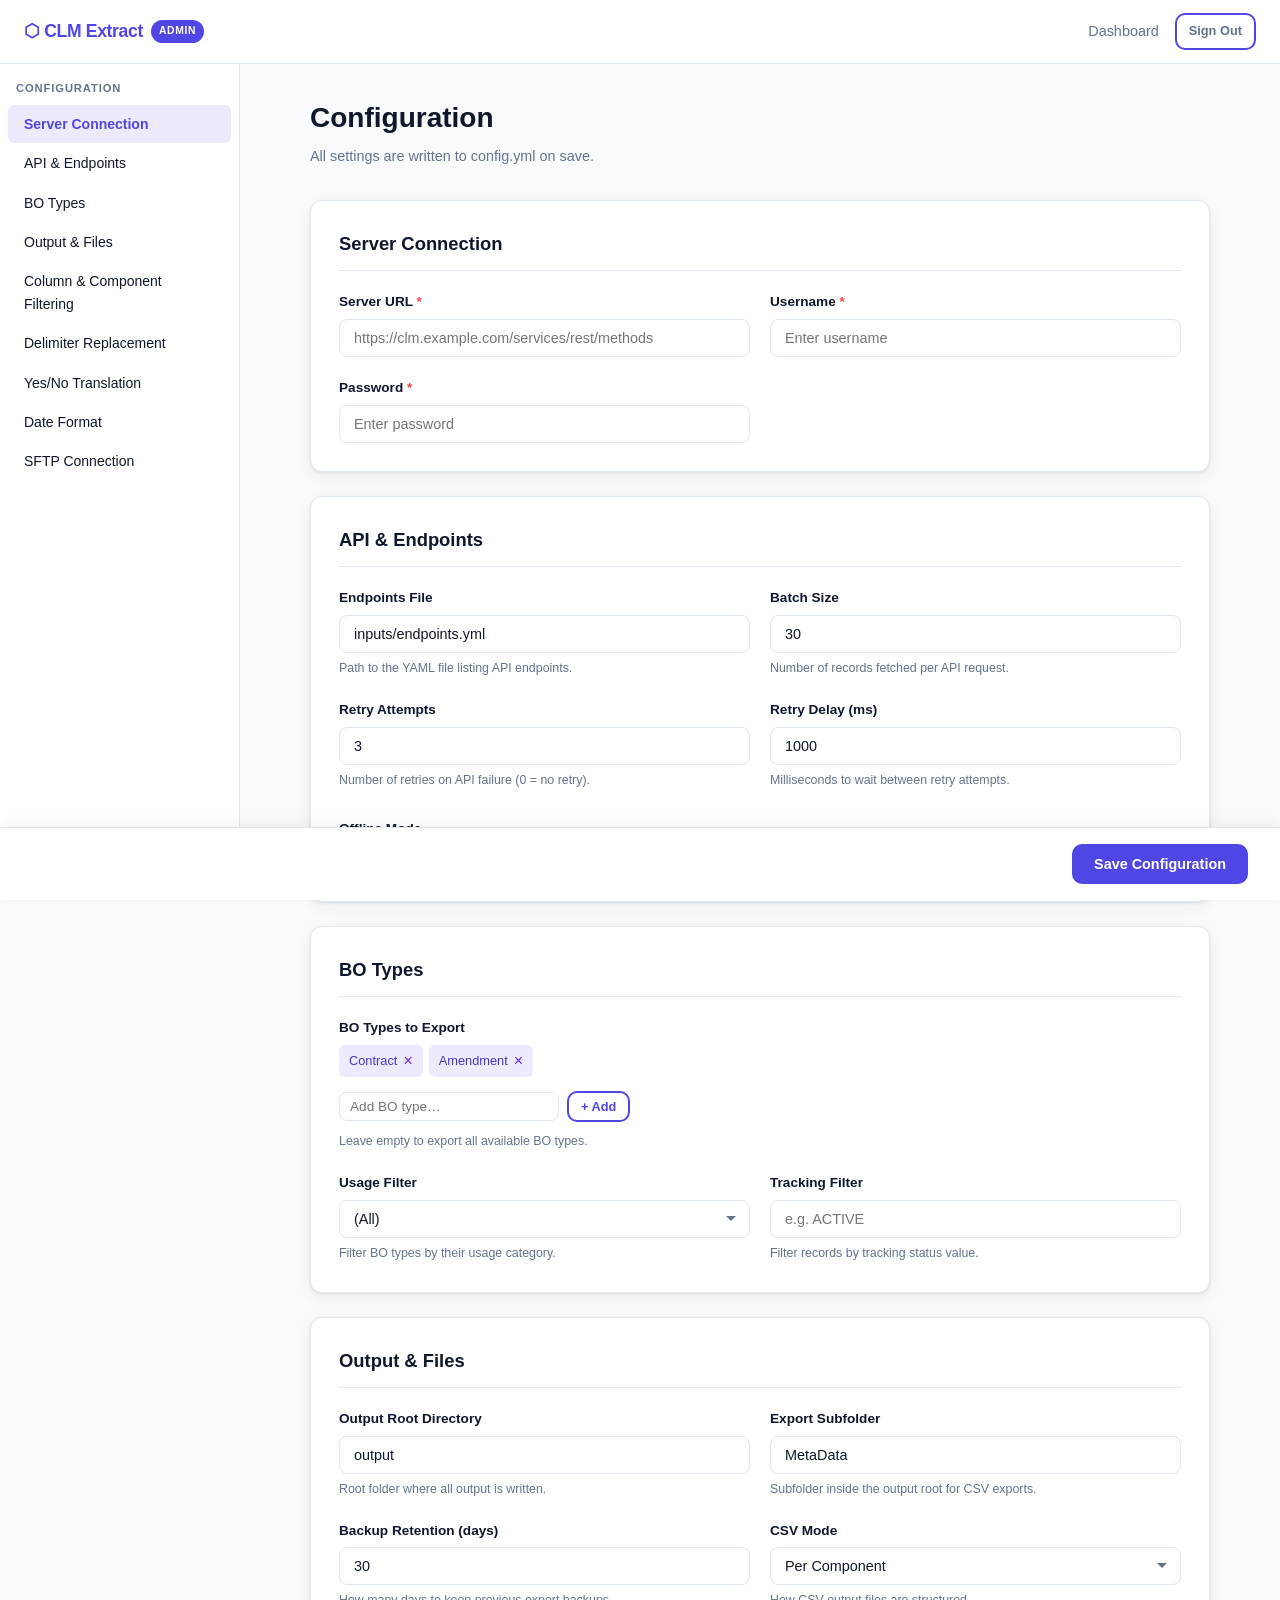
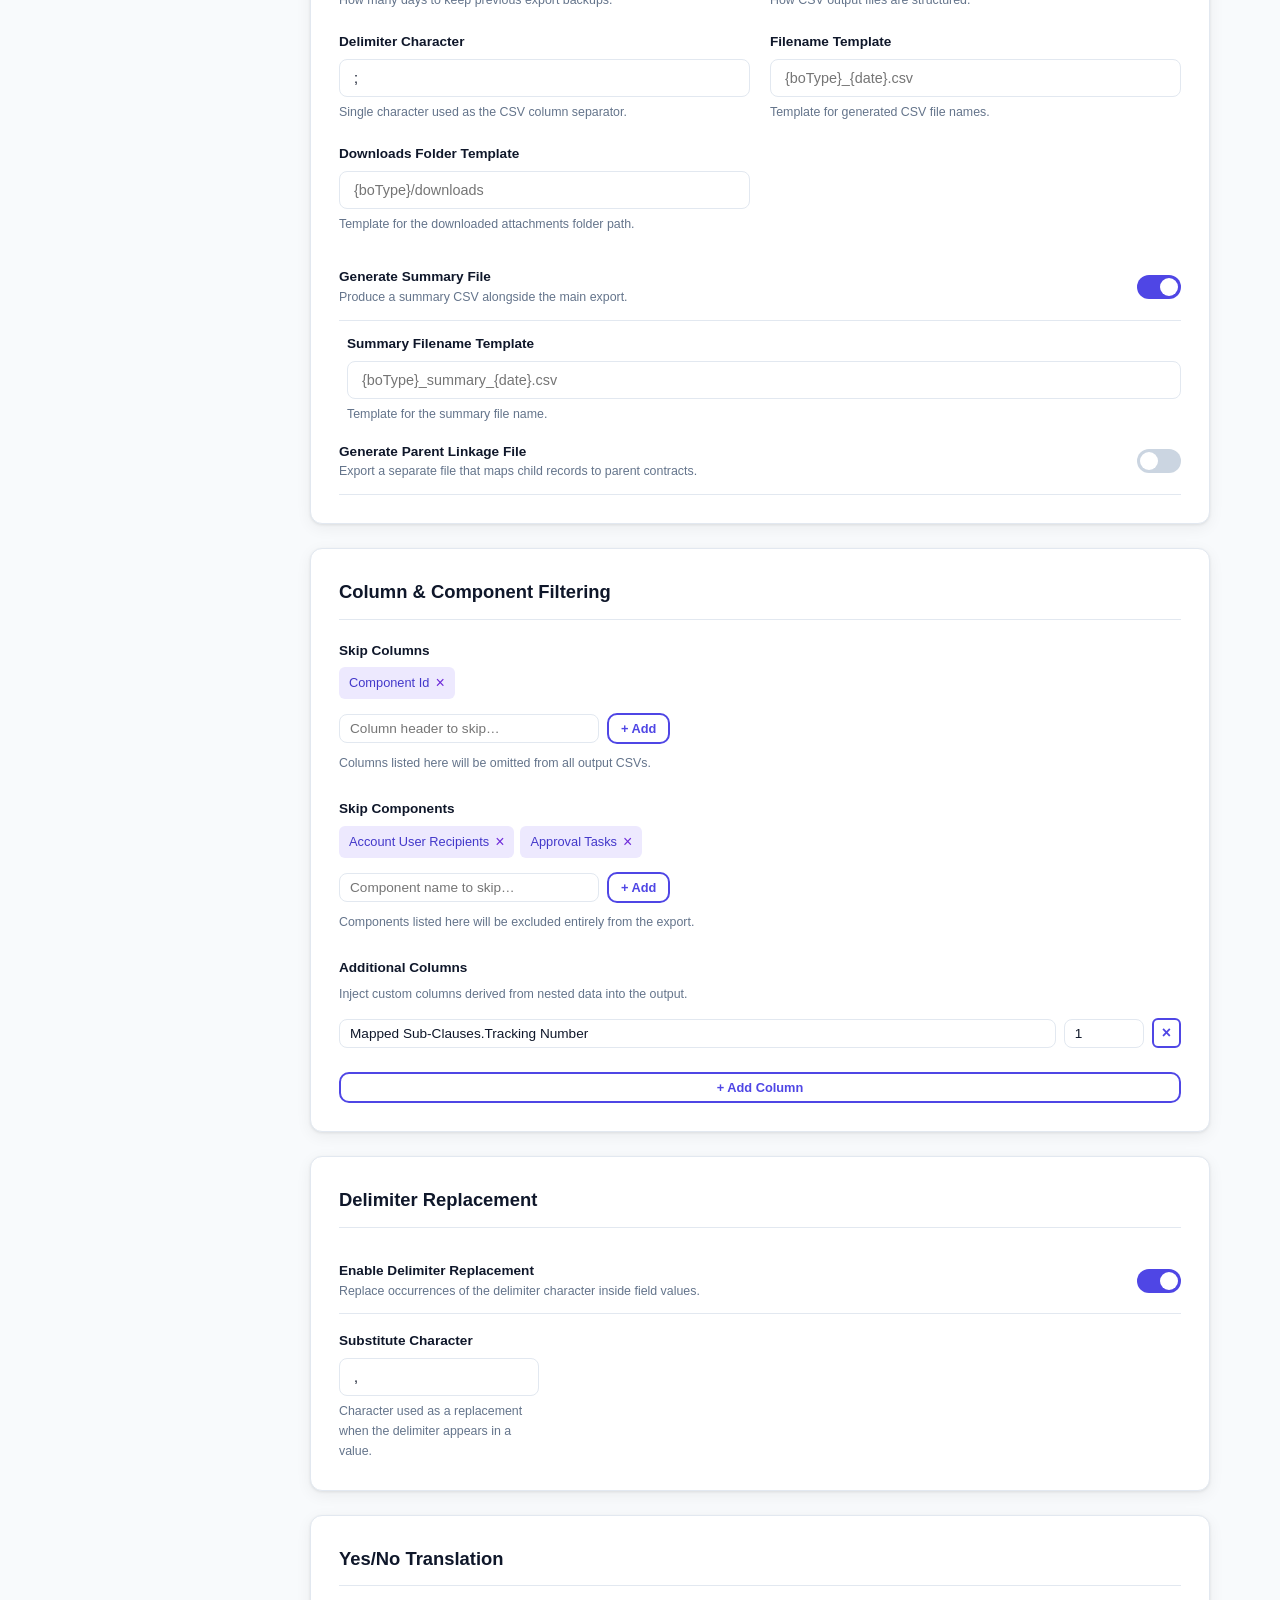
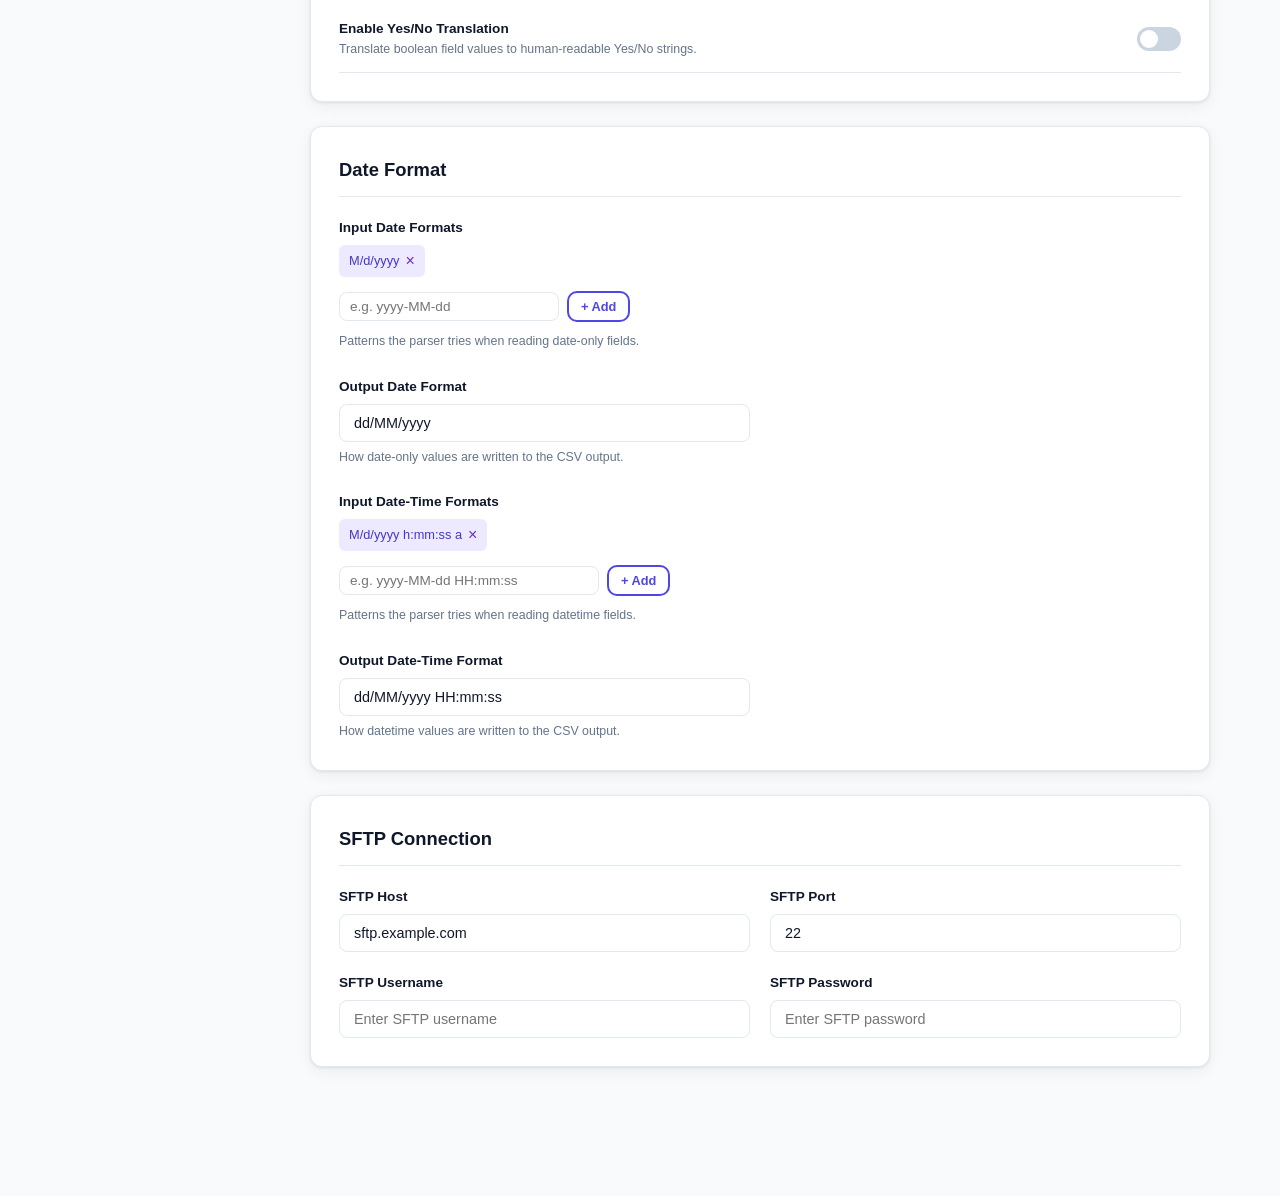
==== src/main/resources/static/admin.html @ 84ec3e0e "011-web-ui-admin-and-user-dashboard Slice 1" ====
<!DOCTYPE html>
<html lang="en">
<head>
  <meta charset="UTF-8" />
  <meta name="viewport" content="width=device-width, initial-scale=1.0" />
  <title>CLM Data Extract — Admin Panel</title>
  <link rel="stylesheet" href="css/style.css" />
</head>
<body>

  <!-- ===== NAV ===== -->
  <nav class="nav">
    <a href="index.html" class="nav-logo">
      ⬡ CLM Extract
      <span class="nav-badge">Admin</span>
    </a>
    <div class="nav-links">
      <a href="dashboard.html">Dashboard</a>
      <a href="index.html" class="btn-secondary btn-sm">Sign Out</a>
    </div>
    <button class="hamburger" id="hamburger" aria-label="Toggle menu">☰</button>
  </nav>

  <!-- ===== SIDEBAR ===== -->
  <aside class="sidebar" id="sidebar">
    <nav class="sidebar-nav">
      <div class="sidebar-section-label">Configuration</div>
      <a href="#server" class="sidebar-link active">Server Connection</a>
      <a href="#api" class="sidebar-link">API &amp; Endpoints</a>
      <a href="#bo-types" class="sidebar-link">BO Types</a>
      <a href="#output" class="sidebar-link">Output &amp; Files</a>
      <a href="#filtering" class="sidebar-link">Column &amp; Component Filtering</a>
      <a href="#delimiter" class="sidebar-link">Delimiter Replacement</a>
      <a href="#yesno" class="sidebar-link">Yes/No Translation</a>
      <a href="#dateformat" class="sidebar-link">Date Format</a>
      <a href="#sftp" class="sidebar-link">SFTP Connection</a>
    </nav>
  </aside>

  <!-- ===== MAIN ===== -->
  <div class="main-with-sidebar">
    <div style="max-width:900px; margin: 0 auto;">

      <div class="page-header">
        <h1 class="page-title">Configuration</h1>
        <p class="page-sub">All settings are written to config.yml on save.</p>
      </div>

      <!-- ===== SERVER CONNECTION ===== -->
      <section id="server" class="card reveal">
        <h2 class="section-title">Server Connection</h2>
        <div class="form-grid">
          <div class="form-group">
            <label for="server-url">Server URL <span class="required-star">*</span></label>
            <input class="form-control" id="server-url" type="url" placeholder="https://clm.example.com/services/rest/methods" />
          </div>
          <div class="form-group">
            <label for="server-username">Username <span class="required-star">*</span></label>
            <input class="form-control" id="server-username" type="text" placeholder="Enter username" autocomplete="off" />
          </div>
          <div class="form-group">
            <label for="server-password">Password <span class="required-star">*</span></label>
            <input class="form-control" id="server-password" type="password" placeholder="Enter password" autocomplete="new-password" />
          </div>
        </div>
      </section>

      <!-- ===== API & ENDPOINTS ===== -->
      <section id="api" class="card reveal">
        <h2 class="section-title">API &amp; Endpoints</h2>
        <div class="form-grid">
          <div class="form-group">
            <label for="endpoints-file">Endpoints File</label>
            <input class="form-control" id="endpoints-file" type="text" value="inputs/endpoints.yml" />
            <span class="field-hint">Path to the YAML file listing API endpoints.</span>
          </div>
          <div class="form-group">
            <label for="batch-size">Batch Size</label>
            <input class="form-control" id="batch-size" type="number" min="1" value="30" />
            <span class="field-hint">Number of records fetched per API request.</span>
          </div>
          <div class="form-group">
            <label for="retry-attempts">Retry Attempts</label>
            <input class="form-control" id="retry-attempts" type="number" min="0" value="3" />
            <span class="field-hint">Number of retries on API failure (0 = no retry).</span>
          </div>
          <div class="form-group">
            <label for="retry-delay">Retry Delay (ms)</label>
            <input class="form-control" id="retry-delay" type="number" value="1000" />
            <span class="field-hint">Milliseconds to wait between retry attempts.</span>
          </div>
        </div>
        <div class="form-group form-group-toggle" style="margin-top: 1rem;">
          <label class="toggle-label" for="offline-mode">
            <div>
              <span>Offline Mode</span>
              <p class="field-hint">Skip all API calls; use cached data only.</p>
            </div>
            <span class="toggle-switch">
              <input type="checkbox" id="offline-mode" />
              <span class="toggle-slider"></span>
            </span>
          </label>
        </div>
      </section>

      <!-- ===== BO TYPES ===== -->
      <section id="bo-types" class="card reveal">
        <h2 class="section-title">BO Types</h2>

        <div class="form-group" style="margin-bottom:1.25rem;">
          <label>BO Types to Export</label>
          <div class="tag-list" id="bo-types-list">
            <span class="tag">Contract <button class="tag-remove" type="button">×</button></span>
            <span class="tag">Amendment <button class="tag-remove" type="button">×</button></span>
          </div>
          <div class="tag-add-row">
            <input class="form-control form-control-sm" id="bo-type-input" type="text" placeholder="Add BO type…" style="max-width:220px;" />
            <button class="btn-secondary btn-sm" id="bo-type-add" type="button">+ Add</button>
          </div>
          <span class="field-hint" style="margin-top:0.25rem;">Leave empty to export all available BO types.</span>
        </div>

        <div class="form-grid">
          <div class="form-group">
            <label for="bo-usage-filter">Usage Filter</label>
            <select class="form-control" id="bo-usage-filter">
              <option value="">(All)</option>
              <option value="Contract">Contract</option>
              <option value="NonContract">NonContract</option>
              <option value="Directory">Directory</option>
            </select>
            <span class="field-hint">Filter BO types by their usage category.</span>
          </div>
          <div class="form-group">
            <label for="tracking-filter">Tracking Filter</label>
            <input class="form-control" id="tracking-filter" type="text" placeholder="e.g. ACTIVE" />
            <span class="field-hint">Filter records by tracking status value.</span>
          </div>
        </div>
      </section>

      <!-- ===== OUTPUT & FILES ===== -->
      <section id="output" class="card reveal">
        <h2 class="section-title">Output &amp; Files</h2>
        <div class="form-grid">
          <div class="form-group">
            <label for="output-root">Output Root Directory</label>
            <input class="form-control" id="output-root" type="text" value="output" />
            <span class="field-hint">Root folder where all output is written.</span>
          </div>
          <div class="form-group">
            <label for="export-folder">Export Subfolder</label>
            <input class="form-control" id="export-folder" type="text" value="MetaData" />
            <span class="field-hint">Subfolder inside the output root for CSV exports.</span>
          </div>
          <div class="form-group">
            <label for="backup-days">Backup Retention (days)</label>
            <input class="form-control" id="backup-days" type="number" value="30" min="0" />
            <span class="field-hint">How many days to keep previous export backups.</span>
          </div>
          <div class="form-group">
            <label for="csv-mode">CSV Mode</label>
            <select class="form-control" id="csv-mode">
              <option value="per-component">Per Component</option>
              <option value="merged-single">Merged Single File</option>
              <option value="single-only">Single File Only</option>
            </select>
            <span class="field-hint">How CSV output files are structured.</span>
          </div>
          <div class="form-group">
            <label for="delimiter">Delimiter Character</label>
            <input class="form-control" id="delimiter" type="text" maxlength="1" value=";" />
            <span class="field-hint">Single character used as the CSV column separator.</span>
          </div>
          <div class="form-group">
            <label for="filename-template">Filename Template</label>
            <input class="form-control" id="filename-template" type="text" placeholder="{boType}_{date}.csv" />
            <span class="field-hint">Template for generated CSV file names.</span>
          </div>
          <div class="form-group">
            <label for="downloads-template">Downloads Folder Template</label>
            <input class="form-control" id="downloads-template" type="text" placeholder="{boType}/downloads" />
            <span class="field-hint">Template for the downloaded attachments folder path.</span>
          </div>
        </div>

        <!-- Generate Summary toggle -->
        <div class="form-group form-group-toggle" style="margin-top:1.25rem;">
          <label class="toggle-label" for="gen-summary">
            <div>
              <span>Generate Summary File</span>
              <p class="field-hint">Produce a summary CSV alongside the main export.</p>
            </div>
            <span class="toggle-switch">
              <input type="checkbox" id="gen-summary" checked />
              <span class="toggle-slider"></span>
            </span>
          </label>
        </div>
        <div id="summary-template-group" class="form-group" style="margin-top:0.75rem; padding-left: 0.5rem;">
          <label for="summary-template">Summary Filename Template</label>
          <input class="form-control" id="summary-template" type="text" placeholder="{boType}_summary_{date}.csv" />
          <span class="field-hint">Template for the summary file name.</span>
        </div>

        <!-- Generate Parent toggle -->
        <div class="form-group form-group-toggle" style="margin-top:0.25rem;">
          <label class="toggle-label" for="gen-parent">
            <div>
              <span>Generate Parent Linkage File</span>
              <p class="field-hint">Export a separate file that maps child records to parent contracts.</p>
            </div>
            <span class="toggle-switch">
              <input type="checkbox" id="gen-parent" />
              <span class="toggle-slider"></span>
            </span>
          </label>
        </div>
        <div id="parent-template-group" class="form-group" style="margin-top:0.75rem; padding-left: 0.5rem; display:none;">
          <label for="parent-template">Parent Linkage Filename Template</label>
          <input class="form-control" id="parent-template" type="text" placeholder="{boType}_parent_links_{date}.csv" />
          <span class="field-hint">Template for the parent linkage file name.</span>
        </div>
      </section>

      <!-- ===== COLUMN & COMPONENT FILTERING ===== -->
      <section id="filtering" class="card reveal">
        <h2 class="section-title">Column &amp; Component Filtering</h2>

        <!-- Skip Columns -->
        <div class="form-group" style="margin-bottom:1.5rem;">
          <label>Skip Columns</label>
          <div class="tag-list" id="skip-columns-list">
            <span class="tag">Component Id <button class="tag-remove" type="button">×</button></span>
          </div>
          <div class="tag-add-row">
            <input class="form-control form-control-sm" id="skip-column-input" type="text" placeholder="Column header to skip…" style="max-width:260px;" />
            <button class="btn-secondary btn-sm" id="skip-column-add" type="button">+ Add</button>
          </div>
          <span class="field-hint" style="margin-top:0.25rem;">Columns listed here will be omitted from all output CSVs.</span>
        </div>

        <!-- Skip Components -->
        <div class="form-group" style="margin-bottom:1.5rem;">
          <label>Skip Components</label>
          <div class="tag-list" id="skip-components-list">
            <span class="tag">Account User Recipients <button class="tag-remove" type="button">×</button></span>
            <span class="tag">Approval Tasks <button class="tag-remove" type="button">×</button></span>
          </div>
          <div class="tag-add-row">
            <input class="form-control form-control-sm" id="skip-component-input" type="text" placeholder="Component name to skip…" style="max-width:260px;" />
            <button class="btn-secondary btn-sm" id="skip-component-add" type="button">+ Add</button>
          </div>
          <span class="field-hint" style="margin-top:0.25rem;">Components listed here will be excluded entirely from the export.</span>
        </div>

        <!-- Additional Columns -->
        <div class="form-group">
          <label>Additional Columns</label>
          <span class="field-hint" style="margin-bottom:0.5rem;">Inject custom columns derived from nested data into the output.</span>
          <div id="additional-cols-list">
            <div class="additional-col-row">
              <input class="form-control form-control-sm" type="text" placeholder="Header name" value="Mapped Sub-Clauses.Tracking Number" />
              <input class="form-control form-control-sm" type="number" min="1" placeholder="Position" value="1" style="width:80px;" />
              <button class="btn-secondary btn-sm btn-icon" type="button" id="remove-initial-col">×</button>
            </div>
          </div>
          <button class="btn-secondary btn-sm" id="add-col-btn" type="button" style="margin-top:0.625rem;">+ Add Column</button>
        </div>
      </section>

      <!-- ===== DELIMITER REPLACEMENT ===== -->
      <section id="delimiter" class="card reveal">
        <h2 class="section-title">Delimiter Replacement</h2>

        <div class="form-group form-group-toggle">
          <label class="toggle-label" for="delim-replace-enabled">
            <div>
              <span>Enable Delimiter Replacement</span>
              <p class="field-hint">Replace occurrences of the delimiter character inside field values.</p>
            </div>
            <span class="toggle-switch">
              <input type="checkbox" id="delim-replace-enabled" checked />
              <span class="toggle-slider"></span>
            </span>
          </label>
        </div>

        <div id="delim-substitute-group" style="margin-top:1rem;">
          <div class="form-group" style="max-width:200px;">
            <label for="delim-substitute">Substitute Character</label>
            <input class="form-control" id="delim-substitute" type="text" maxlength="1" value="," />
            <span class="field-hint">Character used as a replacement when the delimiter appears in a value.</span>
          </div>
        </div>
      </section>

      <!-- ===== YES/NO TRANSLATION ===== -->
      <section id="yesno" class="card reveal">
        <h2 class="section-title">Yes/No Translation</h2>

        <div class="form-group form-group-toggle">
          <label class="toggle-label" for="yesno-enabled">
            <div>
              <span>Enable Yes/No Translation</span>
              <p class="field-hint">Translate boolean field values to human-readable Yes/No strings.</p>
            </div>
            <span class="toggle-switch">
              <input type="checkbox" id="yesno-enabled" />
              <span class="toggle-slider"></span>
            </span>
          </label>
        </div>

        <div id="yesno-values-group" style="margin-top:1rem; display:none;">
          <div class="form-grid">
            <div class="form-group">
              <label for="yesno-true">True Value</label>
              <input class="form-control" id="yesno-true" type="text" placeholder="Yes" />
              <span class="field-hint">String to output when a boolean field is true.</span>
            </div>
            <div class="form-group">
              <label for="yesno-false">False Value</label>
              <input class="form-control" id="yesno-false" type="text" placeholder="No" />
              <span class="field-hint">String to output when a boolean field is false.</span>
            </div>
          </div>
        </div>
      </section>

      <!-- ===== DATE FORMAT ===== -->
      <section id="dateformat" class="card reveal">
        <h2 class="section-title">Date Format</h2>

        <!-- Input Date Formats -->
        <div class="form-group" style="margin-bottom:1.5rem;">
          <label>Input Date Formats</label>
          <div class="tag-list" id="input-date-list">
            <span class="tag">M/d/yyyy <button class="tag-remove" type="button">×</button></span>
          </div>
          <div class="tag-add-row">
            <input class="form-control form-control-sm" id="input-date-input" type="text" placeholder="e.g. yyyy-MM-dd" style="max-width:220px;" />
            <button class="btn-secondary btn-sm" id="input-date-add" type="button">+ Add</button>
          </div>
          <span class="field-hint" style="margin-top:0.25rem;">Patterns the parser tries when reading date-only fields.</span>
        </div>

        <!-- Output Date Format -->
        <div class="form-grid" style="margin-bottom:1.5rem;">
          <div class="form-group">
            <label for="output-date">Output Date Format</label>
            <input class="form-control" id="output-date" type="text" value="dd/MM/yyyy" />
            <span class="field-hint">How date-only values are written to the CSV output.</span>
          </div>
        </div>

        <!-- Input DateTime Formats -->
        <div class="form-group" style="margin-bottom:1.5rem;">
          <label>Input Date-Time Formats</label>
          <div class="tag-list" id="input-datetime-list">
            <span class="tag">M/d/yyyy h:mm:ss a <button class="tag-remove" type="button">×</button></span>
          </div>
          <div class="tag-add-row">
            <input class="form-control form-control-sm" id="input-datetime-input" type="text" placeholder="e.g. yyyy-MM-dd HH:mm:ss" style="max-width:260px;" />
            <button class="btn-secondary btn-sm" id="input-datetime-add" type="button">+ Add</button>
          </div>
          <span class="field-hint" style="margin-top:0.25rem;">Patterns the parser tries when reading datetime fields.</span>
        </div>

        <!-- Output DateTime Format -->
        <div class="form-grid">
          <div class="form-group">
            <label for="output-datetime">Output Date-Time Format</label>
            <input class="form-control" id="output-datetime" type="text" value="dd/MM/yyyy HH:mm:ss" />
            <span class="field-hint">How datetime values are written to the CSV output.</span>
          </div>
        </div>
      </section>

      <!-- ===== SFTP CONNECTION ===== -->
      <section id="sftp" class="card reveal">
        <h2 class="section-title">SFTP Connection</h2>
        <div class="form-grid">
          <div class="form-group">
            <label for="sftp-host">SFTP Host</label>
            <input class="form-control" id="sftp-host" type="text" value="sftp.example.com" />
          </div>
          <div class="form-group">
            <label for="sftp-port">SFTP Port</label>
            <input class="form-control" id="sftp-port" type="number" value="22" min="1" max="65535" />
          </div>
          <div class="form-group">
            <label for="sftp-username">SFTP Username</label>
            <input class="form-control" id="sftp-username" type="text" placeholder="Enter SFTP username" autocomplete="off" />
          </div>
          <div class="form-group">
            <label for="sftp-password">SFTP Password</label>
            <input class="form-control" id="sftp-password" type="password" placeholder="Enter SFTP password" autocomplete="new-password" />
          </div>
        </div>
      </section>

    </div><!-- /max-width wrapper -->
  </div><!-- /main-with-sidebar -->

  <!-- ===== SAVE BAR ===== -->
  <div class="save-bar">
    <div class="save-status" id="save-status"></div>
    <button class="btn-primary" id="save-btn" type="button">Save Configuration</button>
  </div>

  <script type="module" src="js/auth.js"></script>
  <script type="module" src="js/admin.js"></script>
</body>
</html>
---- src/main/resources/static/css/style.css ----
/* ===== DESIGN TOKENS ===== */
:root {
  --color-primary: #1a1a2e;
  --color-accent: #4f46e5;
  --color-accent-hover: #3730a3;
  --color-success: #10b981;
  --color-warning: #f59e0b;
  --color-danger: #ef4444;
  --color-in-progress: #3b82f6;
  --color-surface: #ffffff;
  --color-surface-alt: #f8fafc;
  --color-border: #e2e8f0;
  --color-text: #0f172a;
  --color-text-secondary: #64748b;
  --radius: 10px;
  --shadow: 0 1px 3px rgba(0,0,0,0.08), 0 4px 16px rgba(0,0,0,0.06);
  --transition: 0.2s ease;
}

/* ===== RESET & BASE ===== */
*, *::before, *::after { box-sizing: border-box; margin: 0; padding: 0; }
body { font-family: -apple-system, BlinkMacSystemFont, 'Segoe UI', Roboto, sans-serif; color: var(--color-text); background: var(--color-surface-alt); line-height: 1.6; }
a { color: var(--color-accent); text-decoration: none; }
a:hover { text-decoration: underline; }
code { background: #f1f5f9; padding: 2px 6px; border-radius: 4px; font-size: 0.875em; }

/* ===== NAVIGATION ===== */
.nav {
  position: sticky;
  top: 0;
  z-index: 200;
  height: 64px;
  background: white;
  border-bottom: 1px solid var(--color-border);
  display: flex;
  align-items: center;
  justify-content: space-between;
  padding: 0 1.5rem;
}

.nav-logo {
  font-weight: 800;
  font-size: 1.1rem;
  color: var(--color-accent);
  letter-spacing: -0.02em;
  display: flex;
  align-items: center;
  gap: 0.5rem;
  text-decoration: none;
}

.nav-logo:hover {
  text-decoration: none;
}

.nav-badge {
  background: var(--color-accent);
  color: white;
  font-size: 0.65rem;
  font-weight: 700;
  text-transform: uppercase;
  letter-spacing: 0.06em;
  padding: 3px 8px;
  border-radius: 999px;
}

.nav-links {
  display: flex;
  align-items: center;
  gap: 1rem;
  font-size: 0.9rem;
}

.nav-links a {
  color: var(--color-text-secondary);
}

.hamburger {
  display: none;
  background: none;
  border: none;
  font-size: 1.5rem;
  cursor: pointer;
  padding: 0.25rem;
}

/* ===== SIDEBAR ===== */
.sidebar {
  position: fixed;
  top: 64px;
  left: 0;
  width: 240px;
  height: calc(100vh - 64px);
  background: white;
  border-right: 1px solid var(--color-border);
  overflow-y: auto;
  z-index: 100;
}

.sidebar-section-label {
  font-size: 0.7rem;
  font-weight: 700;
  text-transform: uppercase;
  letter-spacing: 0.08em;
  color: var(--color-text-secondary);
  padding: 1rem 1rem 0.375rem;
}

.sidebar-link {
  display: block;
  padding: 0.5rem 1rem;
  color: var(--color-text);
  font-size: 0.875rem;
  border-radius: 6px;
  margin: 1px 8px;
  transition: var(--transition);
}

.sidebar-link:hover,
.sidebar-link.active {
  background: #ede9fe;
  color: var(--color-accent);
  font-weight: 600;
  text-decoration: none;
}

/* ===== MAIN LAYOUT ===== */
.main-with-sidebar {
  margin-left: 240px;
  padding: 2rem;
  min-height: calc(100vh - 64px);
}

.main-content {
  max-width: 1000px;
  margin: 0 auto;
  padding: 2rem 1.5rem;
}

.page-header {
  margin-bottom: 2rem;
}

.page-title {
  font-size: 1.75rem;
  font-weight: 800;
  color: var(--color-text);
}

.page-sub {
  color: var(--color-text-secondary);
  margin-top: 0.25rem;
  font-size: 0.9rem;
}

/* ===== CARDS ===== */
.card {
  background: white;
  border: 1px solid var(--color-border);
  border-radius: 12px;
  padding: 1.75rem;
  margin-bottom: 1.5rem;
  box-shadow: var(--shadow);
}

.section-title {
  font-size: 1.15rem;
  font-weight: 700;
  color: var(--color-text);
  margin-bottom: 1.25rem;
  padding-bottom: 0.75rem;
  border-bottom: 1px solid var(--color-border);
}

/* ===== FORMS ===== */
.form-grid {
  display: grid;
  grid-template-columns: repeat(auto-fill, minmax(280px, 1fr));
  gap: 1.25rem;
}

.form-group {
  display: flex;
  flex-direction: column;
  gap: 0.375rem;
}

.form-group label {
  font-weight: 600;
  font-size: 0.85rem;
  color: var(--color-text);
}

.form-control {
  width: 100%;
  padding: 0.625rem 0.875rem;
  border: 1px solid var(--color-border);
  border-radius: 8px;
  font-size: 0.9rem;
  background: white;
  color: var(--color-text);
  transition: border-color var(--transition), box-shadow var(--transition);
  font-family: inherit;
}

.form-control:focus {
  outline: none;
  border-color: var(--color-accent);
  box-shadow: 0 0 0 3px rgba(79,70,229,0.15);
}

.form-control-sm {
  padding: 0.375rem 0.625rem;
  font-size: 0.85rem;
}

select.form-control {
  appearance: none;
  background-image: url("data:image/svg+xml,%3Csvg xmlns='http://www.w3.org/2000/svg' width='12' height='12' viewBox='0 0 12 12'%3E%3Cpath fill='%2364748b' d='M6 8L1 3h10z'/%3E%3C/svg%3E");
  background-repeat: no-repeat;
  background-position: right 0.75rem center;
  padding-right: 2rem;
}

.form-group-toggle {
  flex-direction: row;
  align-items: center;
  justify-content: space-between;
  padding: 0.75rem 0;
  border-bottom: 1px solid var(--color-border);
}

.toggle-label {
  display: flex;
  align-items: center;
  justify-content: space-between;
  width: 100%;
  cursor: pointer;
  gap: 1rem;
}

.toggle-switch {
  position: relative;
  display: inline-block;
  width: 44px;
  height: 24px;
  flex-shrink: 0;
}

.toggle-switch input {
  opacity: 0;
  width: 0;
  height: 0;
  position: absolute;
}

.toggle-slider {
  position: absolute;
  inset: 0;
  background: #cbd5e1;
  border-radius: 999px;
  transition: var(--transition);
  cursor: pointer;
}

.toggle-slider::before {
  content: '';
  position: absolute;
  width: 18px;
  height: 18px;
  left: 3px;
  top: 3px;
  background: white;
  border-radius: 50%;
  transition: var(--transition);
}

.toggle-switch input:checked + .toggle-slider {
  background: var(--color-accent);
}

.toggle-switch input:checked + .toggle-slider::before {
  transform: translateX(20px);
}

.field-hint {
  font-size: 0.775rem;
  color: var(--color-text-secondary);
  font-weight: 400;
}

.required-star {
  color: var(--color-danger);
}

/* ===== BUTTONS ===== */
.btn-primary {
  display: inline-flex;
  align-items: center;
  justify-content: center;
  gap: 0.5rem;
  padding: 0.625rem 1.25rem;
  background: var(--color-accent);
  color: white;
  font-weight: 700;
  font-size: 0.9rem;
  border-radius: var(--radius);
  border: 2px solid var(--color-accent);
  cursor: pointer;
  transition: var(--transition);
  text-decoration: none;
  font-family: inherit;
}

.btn-primary:hover {
  background: var(--color-accent-hover);
  border-color: var(--color-accent-hover);
  transform: scale(1.02);
  text-decoration: none;
  color: white;
}

.btn-secondary {
  display: inline-flex;
  align-items: center;
  justify-content: center;
  gap: 0.5rem;
  padding: 0.625rem 1.25rem;
  background: white;
  color: var(--color-accent);
  font-weight: 600;
  font-size: 0.9rem;
  border-radius: var(--radius);
  border: 2px solid var(--color-accent);
  cursor: pointer;
  transition: var(--transition);
  text-decoration: none;
  font-family: inherit;
}

.btn-secondary:hover {
  background: #ede9fe;
  text-decoration: none;
}

.btn-sm {
  padding: 0.375rem 0.75rem;
  font-size: 0.8rem;
}

.btn-lg {
  padding: 0.875rem 2rem;
  font-size: 1rem;
}

.btn-full {
  width: 100%;
}

.btn-icon {
  padding: 0.25rem 0.5rem;
  font-size: 1rem;
  border-radius: 6px;
}

/* ===== TAGS ===== */
.tag-list {
  display: flex;
  flex-wrap: wrap;
  gap: 0.375rem;
  min-height: 32px;
}

.tag {
  display: inline-flex;
  align-items: center;
  gap: 0.375rem;
  background: #ede9fe;
  color: #4338ca;
  padding: 4px 10px;
  border-radius: 6px;
  font-size: 0.8rem;
  font-weight: 500;
}

.tag-remove {
  background: none;
  border: none;
  cursor: pointer;
  color: #6d28d9;
  font-size: 1rem;
  line-height: 1;
  padding: 0;
}

.tag-add-row {
  display: flex;
  gap: 0.5rem;
  align-items: center;
  margin-top: 0.5rem;
}

/* ===== ADDITIONAL COLUMNS TABLE ===== */
.additional-col-row {
  display: flex;
  gap: 0.5rem;
  align-items: center;
  margin-bottom: 0.5rem;
}

/* ===== SAVE BAR ===== */
.save-bar {
  position: sticky;
  bottom: 0;
  background: white;
  border-top: 1px solid var(--color-border);
  padding: 1rem 2rem;
  display: flex;
  justify-content: space-between;
  align-items: center;
  z-index: 150;
  box-shadow: 0 -4px 12px rgba(0,0,0,0.05);
}

.save-status {
  font-size: 0.875rem;
  color: var(--color-success);
  font-weight: 500;
}

/* ===== STATUS PILLS ===== */
.status-pill {
  display: inline-flex;
  align-items: center;
  gap: 0.375rem;
  font-size: 0.75rem;
  font-weight: 700;
  border-radius: 999px;
  padding: 4px 12px;
  text-transform: uppercase;
  letter-spacing: 0.04em;
}

.status-pill.pending {
  background: #f1f5f9;
  color: #64748b;
}

.status-pill.in-progress {
  background: #dbeafe;
  color: #1d4ed8;
}

.status-pill.success {
  background: #d1fae5;
  color: #065f46;
}

.status-pill.failed {
  background: #fee2e2;
  color: #991b1b;
}

/* ===== STEPS LIST ===== */
.steps-list {
  display: flex;
  flex-direction: column;
}

.step-row {
  display: flex;
  justify-content: space-between;
  align-items: center;
  padding: 1rem 0;
  border-bottom: 1px solid var(--color-border);
}

.step-row:last-child {
  border-bottom: none;
}

.step-info {
  display: flex;
  align-items: center;
  gap: 0.875rem;
}

.step-icon {
  font-size: 1.375rem;
}

.step-name {
  font-size: 0.95rem;
  font-weight: 500;
}

.status-intro {
  color: var(--color-text-secondary);
  font-size: 0.875rem;
  margin-bottom: 1.5rem;
}

/* ===== HERO SECTION ===== */
.hero {
  background: linear-gradient(135deg, #1a1a2e 0%, #16213e 60%, #0f3460 100%);
  color: white;
  padding: 5rem 2rem;
  text-align: center;
}

.hero-content {
  max-width: 640px;
  margin: 0 auto;
}

.hero-eyebrow {
  font-size: 0.8rem;
  letter-spacing: 0.12em;
  text-transform: uppercase;
  opacity: 0.65;
  margin-bottom: 1rem;
}

.hero-title {
  font-size: clamp(2.25rem, 5vw, 3.5rem);
  font-weight: 800;
  line-height: 1.15;
  margin-bottom: 1rem;
}

.hero-desc {
  font-size: 1.1rem;
  opacity: 0.8;
  max-width: 480px;
  margin-inline: auto;
  margin-bottom: 2.5rem;
}

/* ===== BO CARDS ===== */
.bo-grid {
  display: grid;
  grid-template-columns: repeat(auto-fill, minmax(190px, 1fr));
  gap: 0.75rem;
  margin-top: 0.75rem;
}

.bo-card {
  display: flex;
  align-items: flex-start;
  gap: 0.75rem;
  padding: 0.875rem;
  border: 2px solid var(--color-border);
  border-radius: 10px;
  cursor: pointer;
  transition: border-color var(--transition), background var(--transition);
  user-select: none;
}

.bo-card input[type=checkbox] {
  width: 16px;
  height: 16px;
  accent-color: var(--color-accent);
  margin-top: 2px;
  flex-shrink: 0;
}

.bo-card:has(input:checked) {
  border-color: var(--color-accent);
  background: #ede9fe;
}

.bo-card-body {
  display: flex;
  flex-direction: column;
  gap: 0.25rem;
}

.bo-name {
  font-weight: 700;
  font-size: 1rem;
}

.bo-last-run {
  font-size: 0.775rem;
  color: var(--color-text-secondary);
}

/* ===== FORM ROW 3 ===== */
.form-row-3 {
  display: grid;
  grid-template-columns: repeat(auto-fill, minmax(230px, 1fr));
  gap: 1.25rem;
}

/* ===== EXPORT CTA ===== */
.export-cta {
  text-align: center;
  padding: 2rem 0 0.5rem;
  border-top: 1px solid var(--color-border);
  margin-top: 1.5rem;
}

.cta-hint {
  font-size: 0.8rem;
  color: var(--color-text-secondary);
  margin-top: 0.625rem;
}

.schedule-toggle {
  margin-top: 1rem;
  border-top: 1px solid var(--color-border);
  padding-top: 1rem;
}

/* ===== TRUST / STATS / TESTIMONIAL ===== */
.trust-section {
  padding: 2rem 0 3rem;
}

.centered {
  text-align: center;
}

.stats-row {
  display: flex;
  gap: 3rem;
  flex-wrap: wrap;
  align-items: center;
}

.stat-item {
  display: flex;
  flex-direction: column;
  align-items: center;
}

.stat-number {
  font-size: clamp(1.75rem, 4vw, 2.5rem);
  font-weight: 800;
  color: white;
  line-height: 1;
}

.stat-label {
  font-size: 0.8rem;
  opacity: 0.75;
  text-transform: uppercase;
  letter-spacing: 0.06em;
  margin-top: 0.25rem;
  color: white;
}

.stat-number.stat-dark {
  color: var(--color-text);
}

.stat-label.stat-label-dark {
  color: var(--color-text-secondary);
  opacity: 1;
}

.trust-card {
  background: #ede9fe;
  border-left: 4px solid var(--color-accent);
  padding: 1.75rem;
  border-radius: 12px;
  margin-bottom: 1.5rem;
}

.trust-card-header {
  display: flex;
  align-items: center;
  gap: 0.75rem;
  margin-bottom: 0.75rem;
  flex-wrap: wrap;
}

.trust-card-header h3 {
  font-size: 1.15rem;
  font-weight: 700;
  margin: 0;
}

.trust-tag {
  background: var(--color-accent);
  color: white;
  font-size: 0.7rem;
  font-weight: 700;
  text-transform: uppercase;
  letter-spacing: 0.05em;
  padding: 3px 8px;
  border-radius: 4px;
  flex-shrink: 0;
}

.trust-meta {
  font-size: 0.8rem;
  color: var(--color-text-secondary);
  margin-top: 0.75rem;
}

.testimonial {
  background: rgba(255,255,255,0.12);
  border-left: 4px solid rgba(255,255,255,0.4);
  padding: 1.375rem;
  border-radius: 10px;
  margin-top: 2rem;
  color: white;
}

.testimonial.testimonial-light {
  background: var(--color-surface-alt);
  border-left-color: var(--color-accent);
  color: var(--color-text);
}

.quote {
  font-style: italic;
  font-size: 1.05rem;
  margin-bottom: 0.75rem;
  line-height: 1.6;
}

.author {
  display: flex;
  align-items: center;
  gap: 0.75rem;
  margin-top: 0.875rem;
  font-size: 0.875rem;
}

.avatar-circle {
  width: 40px;
  height: 40px;
  border-radius: 50%;
  background: var(--color-accent);
  color: white;
  font-weight: 800;
  font-size: 0.8rem;
  display: inline-flex;
  align-items: center;
  justify-content: center;
  flex-shrink: 0;
}

.avatar-green {
  background: var(--color-success);
}

.text-secondary {
  color: var(--color-text-secondary);
}

/* ===== SPLIT LAYOUT (LOGIN PAGE) ===== */
.split-layout {
  display: grid;
  grid-template-columns: 1fr 1fr;
  min-height: 100vh;
}

.split-left {
  background: linear-gradient(145deg, #1a1a2e 0%, #16213e 50%, #0f3460 100%);
  display: flex;
  align-items: center;
  padding: 3rem;
}

.split-left-content {
  max-width: 460px;
  margin: 0 auto;
  color: white;
}

.logo-mark {
  font-size: 1.2rem;
  font-weight: 800;
  color: #a5b4fc;
  margin-bottom: 2rem;
  letter-spacing: -0.02em;
}

.hero-headline {
  font-size: clamp(2rem, 3.5vw, 2.75rem);
  font-weight: 800;
  line-height: 1.2;
  margin-bottom: 1rem;
}

.hero-sub {
  font-size: 1rem;
  opacity: 0.8;
  line-height: 1.7;
  margin-bottom: 2.5rem;
}

.split-right {
  background: white;
  display: flex;
  align-items: center;
  justify-content: center;
  padding: 3rem;
}

.login-box {
  width: 100%;
  max-width: 400px;
}

.login-box h2 {
  font-size: 1.5rem;
  font-weight: 800;
  margin-bottom: 0.5rem;
}

.login-sub {
  color: var(--color-text-secondary);
  font-size: 0.9rem;
  margin-bottom: 1.75rem;
}

.error-msg {
  color: var(--color-danger);
  font-size: 0.875rem;
  padding: 0.625rem 0.875rem;
  background: #fee2e2;
  border-radius: 8px;
  margin-bottom: 0.75rem;
}

.preview-nav {
  margin-top: 2rem;
  padding-top: 1.5rem;
  border-top: 1px solid var(--color-border);
  font-size: 0.85rem;
  display: flex;
  align-items: center;
  gap: 1rem;
  color: var(--color-text-secondary);
  flex-wrap: wrap;
}

.preview-label {
  font-weight: 600;
}

/* ===== REVEAL ANIMATION ===== */
.reveal { opacity: 0; transform: translateY(24px); transition: opacity 0.6s ease, transform 0.6s ease; }
.reveal.visible { opacity: 1; transform: translateY(0); }

/* ===== RESPONSIVE ===== */
@media (max-width: 1024px) {
  .sidebar { transform: translateX(-100%); transition: transform 0.3s ease; }
  .sidebar.open { transform: translateX(0); }
  .main-with-sidebar { margin-left: 0; }
  .hamburger { display: block; }
}

@media (max-width: 640px) {
  .split-layout { grid-template-columns: 1fr; }
  .split-left { min-height: 280px; padding: 2rem 1.5rem; }
  .stats-row { gap: 1.5rem; }
  .hero { padding: 3rem 1.5rem; }
  .form-grid, .form-row-3 { grid-template-columns: 1fr; }
  .bo-grid { grid-template-columns: 1fr 1fr; }
  .save-bar { padding: 1rem; }
}
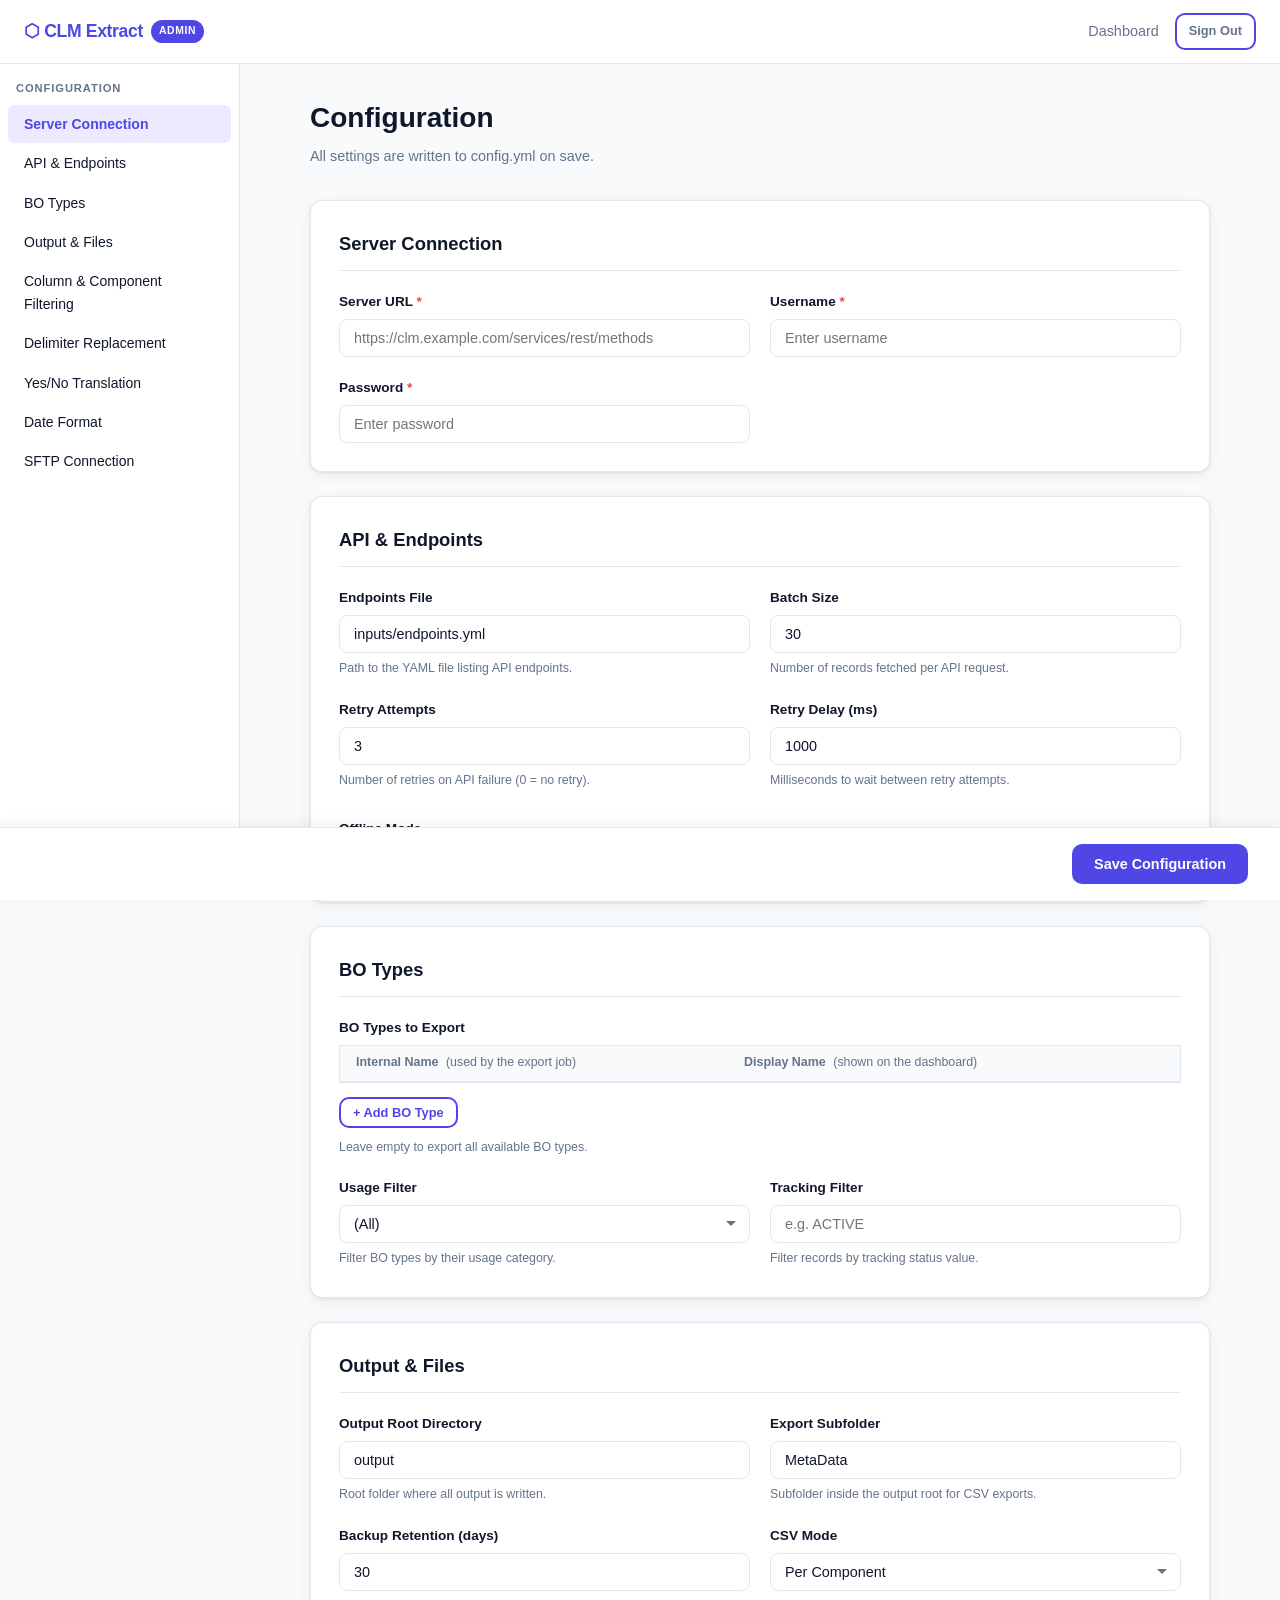
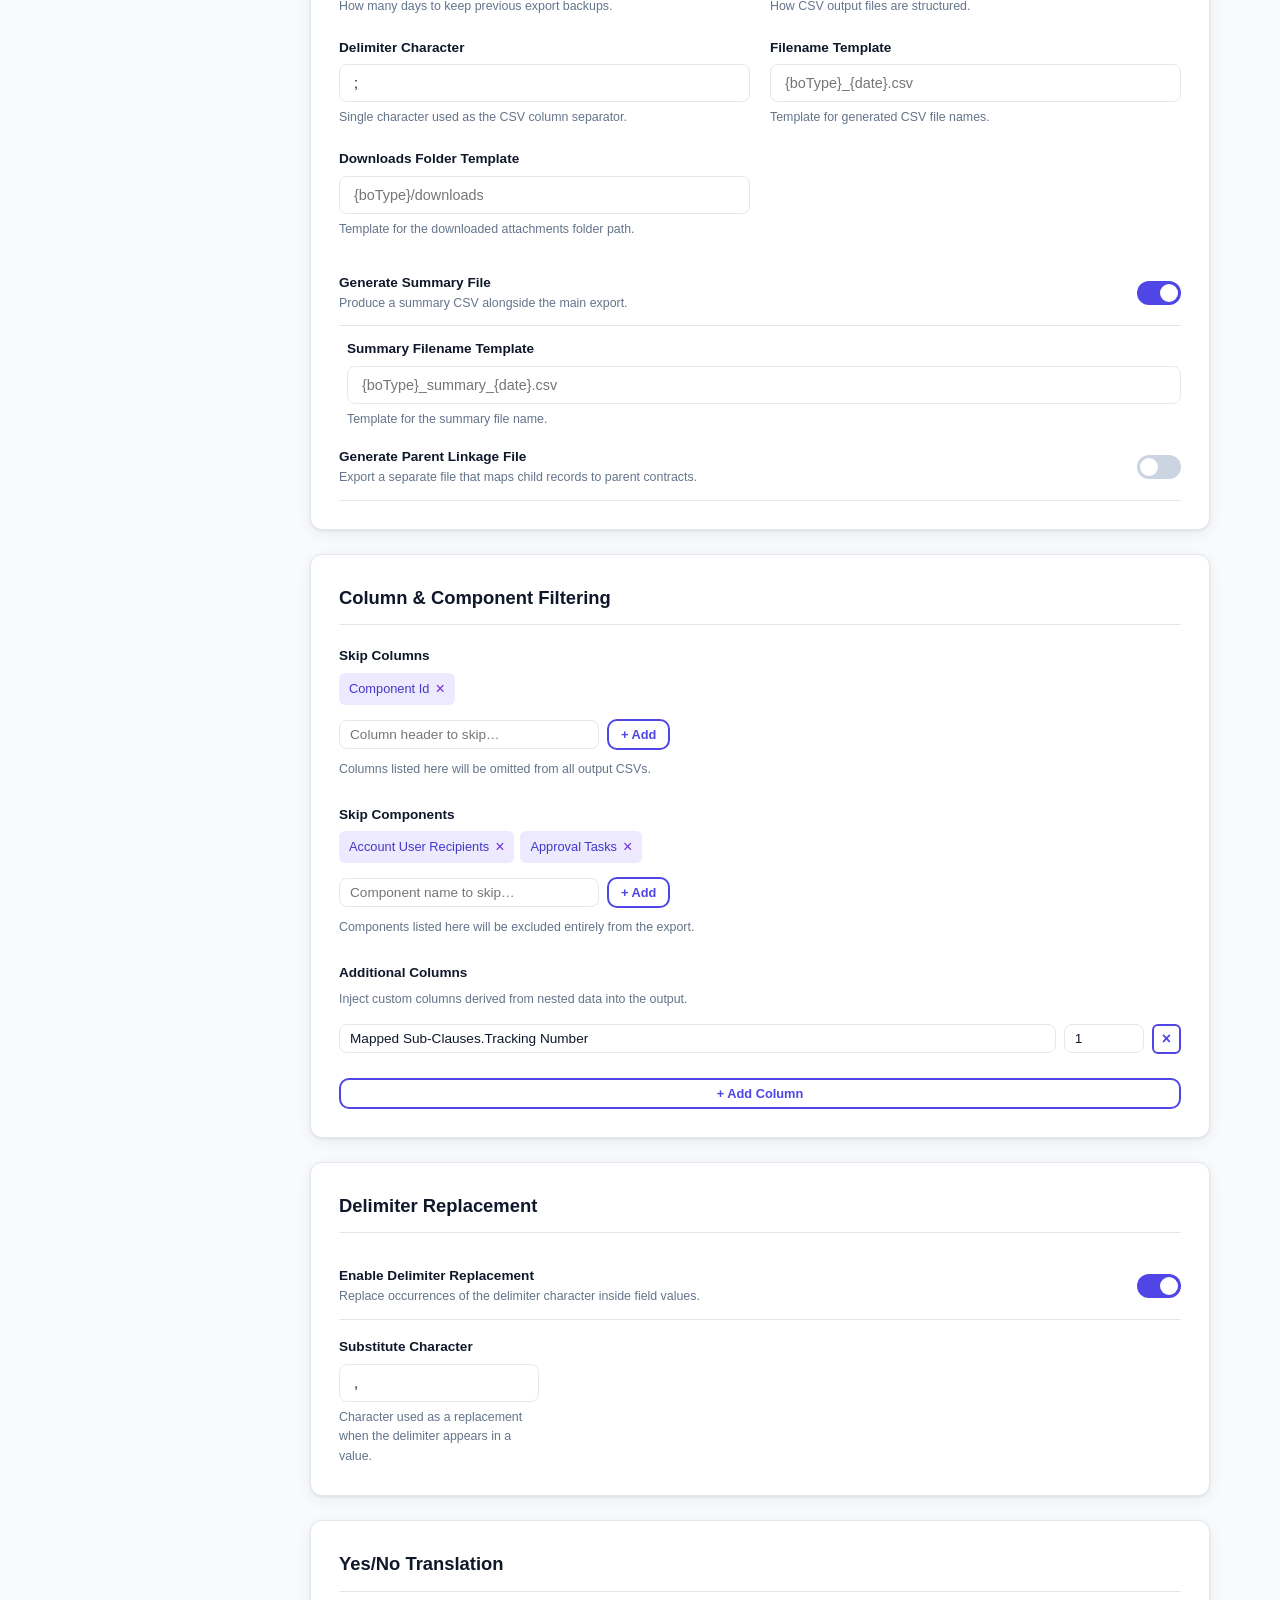
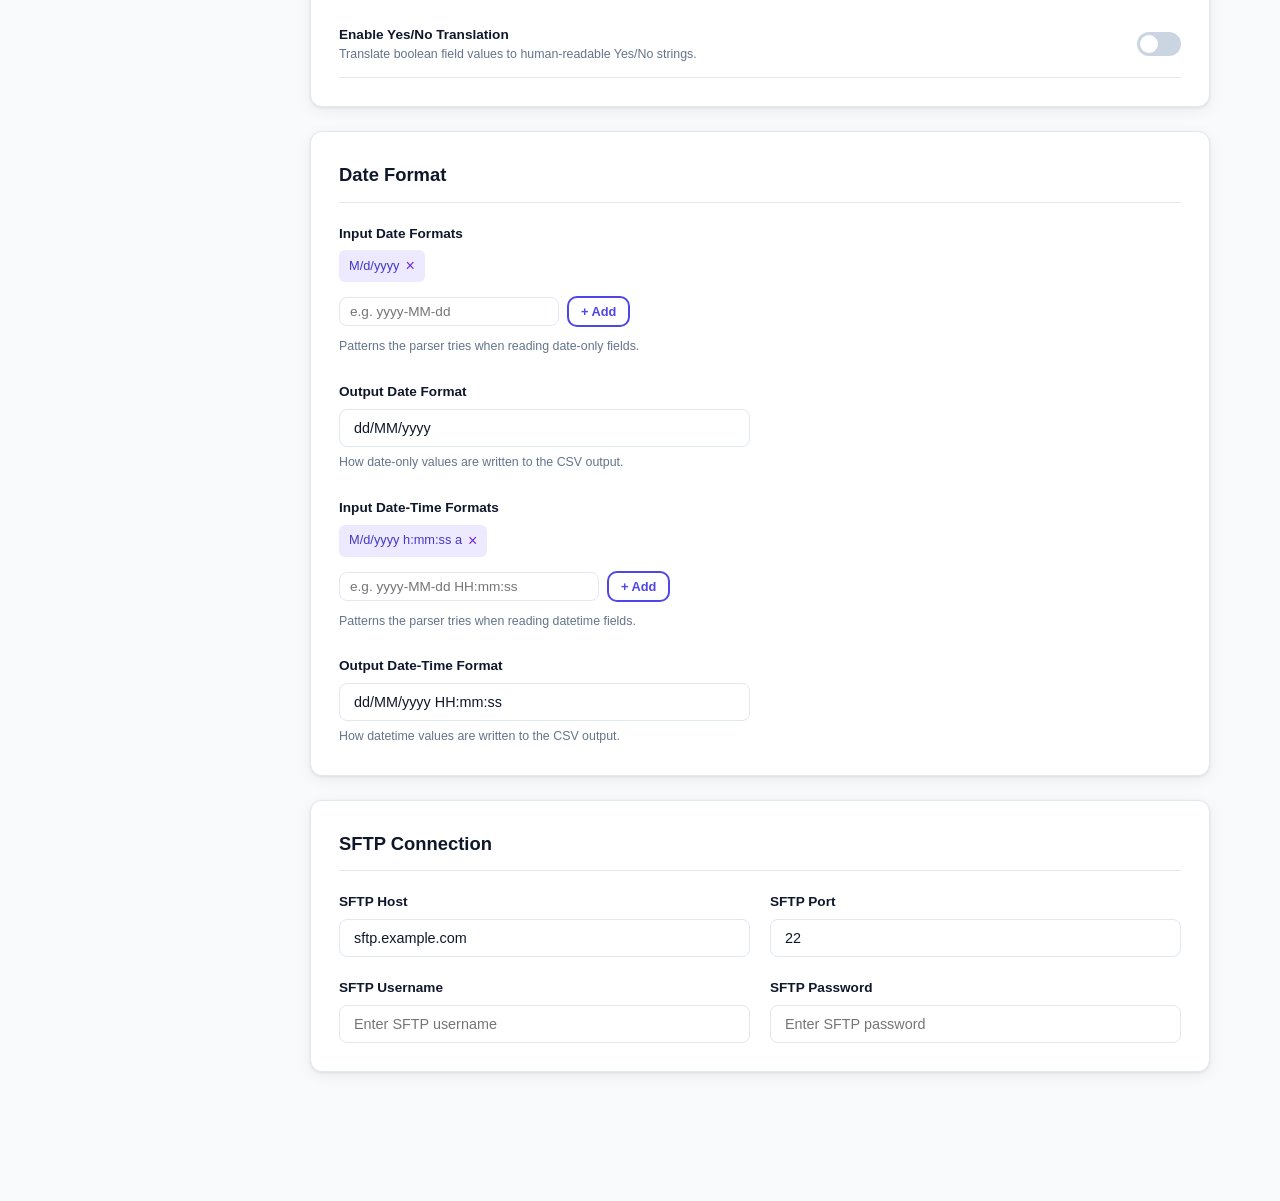
==== commit 99f825f7: "011-web-ui-admin-and-user-dashboard" ====
--- a/src/main/resources/static/admin.html
+++ b/src/main/resources/static/admin.html
@@ -110,13 +110,15 @@
 
         <div class="form-group" style="margin-bottom:1.25rem;">
           <label>BO Types to Export</label>
-          <div class="tag-list" id="bo-types-list">
-            <span class="tag">Contract <button class="tag-remove" type="button">×</button></span>
-            <span class="tag">Amendment <button class="tag-remove" type="button">×</button></span>
-          </div>
-          <div class="tag-add-row">
-            <input class="form-control form-control-sm" id="bo-type-input" type="text" placeholder="Add BO type…" style="max-width:220px;" />
-            <button class="btn-secondary btn-sm" id="bo-type-add" type="button">+ Add</button>
+          <div class="bo-type-table" id="bo-types-list">
+            <div class="bo-type-header">
+              <span>Internal Name <span class="field-hint">(used by the export job)</span></span>
+              <span>Display Name <span class="field-hint">(shown on the dashboard)</span></span>
+              <span></span>
+            </div>
+          </div>
+          <div class="tag-add-row" style="margin-top:0.5rem;">
+            <button class="btn-secondary btn-sm" id="bo-type-add" type="button">+ Add BO Type</button>
           </div>
           <span class="field-hint" style="margin-top:0.25rem;">Leave empty to export all available BO types.</span>
         </div>
--- a/src/main/resources/static/css/style.css
+++ b/src/main/resources/static/css/style.css
@@ -424,8 +424,16 @@
 
 .save-status {
   font-size: 0.875rem;
-  color: var(--color-success);
   font-weight: 500;
+}
+.save-status--ok { color: var(--color-success); }
+.save-status--error { color: var(--color-danger); }
+
+.field-error {
+  display: block;
+  font-size: 0.8rem;
+  color: var(--color-danger);
+  margin-top: 0.25rem;
 }
 
 /* ===== STATUS PILLS ===== */
@@ -606,11 +614,260 @@
   margin-top: 0.625rem;
 }
 
+/* ===== SECTION TITLE ROW (title + badge inline) ===== */
+.section-title-row {
+  display: flex;
+  align-items: center;
+  gap: 0.75rem;
+  margin-bottom: 1.5rem;
+  flex-wrap: wrap;
+}
+.section-title-row .section-title {
+  margin-bottom: 0;
+}
+
+/* Config locked overlay */
+.config-locked {
+  position: relative;
+}
+.config-locked::after {
+  content: '';
+  position: absolute;
+  inset: 0;
+  background: rgba(255,255,255,0.55);
+  border-radius: inherit;
+  pointer-events: none;
+  z-index: 1;
+}
+.config-locked input,
+.config-locked select,
+.config-locked textarea {
+  opacity: 0.55;
+  cursor: not-allowed;
+}
+.config-locked button:not(#stop-btn) {
+  opacity: 0.55;
+  cursor: not-allowed;
+}
+/* Stop button always stays fully interactive */
+#stop-btn {
+  position: relative;
+  z-index: 2;
+}
+
+/* Stop button */
+.btn-stop {
+  display: inline-flex;
+  align-items: center;
+  gap: 0.3rem;
+  padding: 0.3rem 0.85rem;
+  font-size: 0.8rem;
+  font-weight: 600;
+  color: #b91c1c;
+  background: #fee2e2;
+  border: 1px solid #fca5a5;
+  border-radius: var(--radius-md);
+  cursor: pointer;
+  transition: background 0.15s, border-color 0.15s;
+  white-space: nowrap;
+}
+.btn-stop:hover { background: #fecaca; border-color: #f87171; }
+.btn-stop:disabled { opacity: 0.6; cursor: not-allowed; }
+
+/* Running badge */
+.running-badge {
+  display: inline-flex;
+  align-items: center;
+  gap: 0.4rem;
+  font-size: 0.8rem;
+  font-weight: 600;
+  color: var(--color-success);
+  background: #dcfce7;
+  border: 1px solid #86efac;
+  border-radius: 999px;
+  padding: 0.2rem 0.65rem 0.2rem 0.45rem;
+}
+.green-dot {
+  width: 8px;
+  height: 8px;
+  border-radius: 50%;
+  background: var(--color-success);
+  animation: pulse-green 1.5s ease-in-out infinite;
+  flex-shrink: 0;
+}
+@keyframes pulse-green {
+  0%, 100% { opacity: 1; transform: scale(1); }
+  50%       { opacity: 0.5; transform: scale(1.4); }
+}
+
 .schedule-toggle {
-  margin-top: 1rem;
-  border-top: 1px solid var(--color-border);
-  padding-top: 1rem;
-}
+  margin-bottom: 1.25rem;
+  border-bottom: 1px solid var(--color-border);
+  padding-bottom: 1.25rem;
+}
+
+.schedule-settings-group {
+  background: var(--color-bg-subtle, #f8fafc);
+  border: 1px solid var(--color-border);
+  border-radius: var(--radius-md);
+  padding: 1.25rem 1.25rem 0.25rem;
+  margin-bottom: 1.5rem;
+}
+
+/* ===== BO TYPE TABLE (admin panel) ===== */
+.bo-type-table {
+  border: 1px solid var(--color-border);
+  border-radius: var(--radius-md);
+  overflow: hidden;
+}
+.bo-type-header,
+.bo-type-row {
+  display: grid;
+  grid-template-columns: 1fr 1fr 2.5rem;
+  gap: 0;
+}
+.bo-type-header {
+  background: var(--color-bg-subtle, #f8fafc);
+  border-bottom: 1px solid var(--color-border);
+  padding: 0.45rem 0.75rem;
+  font-size: 0.78rem;
+  font-weight: 600;
+  color: var(--color-text-secondary);
+}
+.bo-type-header span { padding: 0 0.25rem; }
+.bo-type-row {
+  border-bottom: 1px solid var(--color-border);
+  align-items: center;
+}
+.bo-type-row:last-child { border-bottom: none; }
+.bo-type-row input {
+  border: none;
+  border-right: 1px solid var(--color-border);
+  border-radius: 0;
+  padding: 0.45rem 0.75rem;
+  font-size: 0.875rem;
+  background: transparent;
+  width: 100%;
+}
+.bo-type-row input:focus {
+  outline: none;
+  background: #f0f9ff;
+}
+.bo-type-row input:last-of-type { border-right: none; }
+.bo-type-row .btn-icon {
+  justify-self: center;
+  color: var(--color-text-secondary);
+  background: none;
+  border: none;
+  font-size: 1rem;
+  cursor: pointer;
+  padding: 0 0.25rem;
+}
+.bo-type-row .btn-icon:hover { color: var(--color-danger); }
+
+/* Dashboard BO card internal name hint */
+.bo-internal-name {
+  font-size: 0.7rem;
+  color: var(--color-text-secondary);
+  font-family: var(--font-mono, monospace);
+  margin-top: 0.1rem;
+}
+
+/* ===== SCHEDULED JOB INFO ===== */
+.schedule-active-badge {
+  display: inline-flex;
+  align-items: center;
+  gap: 0.4rem;
+  font-size: 0.78rem;
+  font-weight: 600;
+  color: #15803d;
+  background: #dcfce7;
+  border: 1px solid #86efac;
+  border-radius: 999px;
+  padding: 0.2rem 0.65rem 0.2rem 0.45rem;
+}
+.schedule-info-grid {
+  display: grid;
+  grid-template-columns: repeat(auto-fill, minmax(220px, 1fr));
+  gap: 1rem;
+}
+.schedule-info-item {
+  display: flex;
+  flex-direction: column;
+  gap: 0.25rem;
+}
+.schedule-info-label {
+  font-size: 0.75rem;
+  font-weight: 600;
+  text-transform: uppercase;
+  letter-spacing: 0.05em;
+  color: var(--color-text-secondary);
+}
+.schedule-info-value {
+  font-size: 0.9rem;
+  font-weight: 500;
+  color: var(--color-text);
+}
+
+.schedule-actions {
+  display: flex;
+  gap: 0.6rem;
+  margin-top: 1.1rem;
+}
+.schedule-actions .btn-stop {
+  padding: 0.3rem 0.85rem;
+  font-size: 0.8rem;
+}
+
+/* ===== EXPORT HISTORY / LOGS ===== */
+.log-entry {
+  border: 1px solid var(--color-border);
+  border-radius: var(--radius-md);
+  padding: 0.75rem 1rem;
+  margin-bottom: 0.75rem;
+  background: #fff;
+}
+.log-entry:last-child { margin-bottom: 0; }
+
+.log-entry-header {
+  display: flex;
+  align-items: center;
+  gap: 0.75rem;
+  flex-wrap: wrap;
+  margin-bottom: 0.5rem;
+}
+.log-run-id {
+  font-weight: 600;
+  font-size: 0.875rem;
+  color: var(--color-text);
+  flex: 1;
+  min-width: 0;
+}
+.log-duration {
+  font-size: 0.8rem;
+  color: var(--color-text-secondary);
+}
+.log-overall {
+  font-size: 0.75rem;
+  padding: 0.2rem 0.6rem;
+}
+.log-step-badges {
+  display: flex;
+  flex-wrap: wrap;
+  gap: 0.35rem;
+}
+.log-step-badge {
+  font-size: 0.7rem;
+  font-weight: 600;
+  padding: 0.15rem 0.5rem;
+  border-radius: 999px;
+  text-transform: uppercase;
+  letter-spacing: 0.02em;
+}
+.log-step-badge.pending     { background: #f1f5f9; color: #64748b; }
+.log-step-badge.in-progress { background: #dbeafe; color: #1d4ed8; }
+.log-step-badge.success     { background: #dcfce7; color: #15803d; }
+.log-step-badge.failed      { background: #fee2e2; color: #b91c1c; }
 
 /* ===== TRUST / STATS / TESTIMONIAL ===== */
 .trust-section {
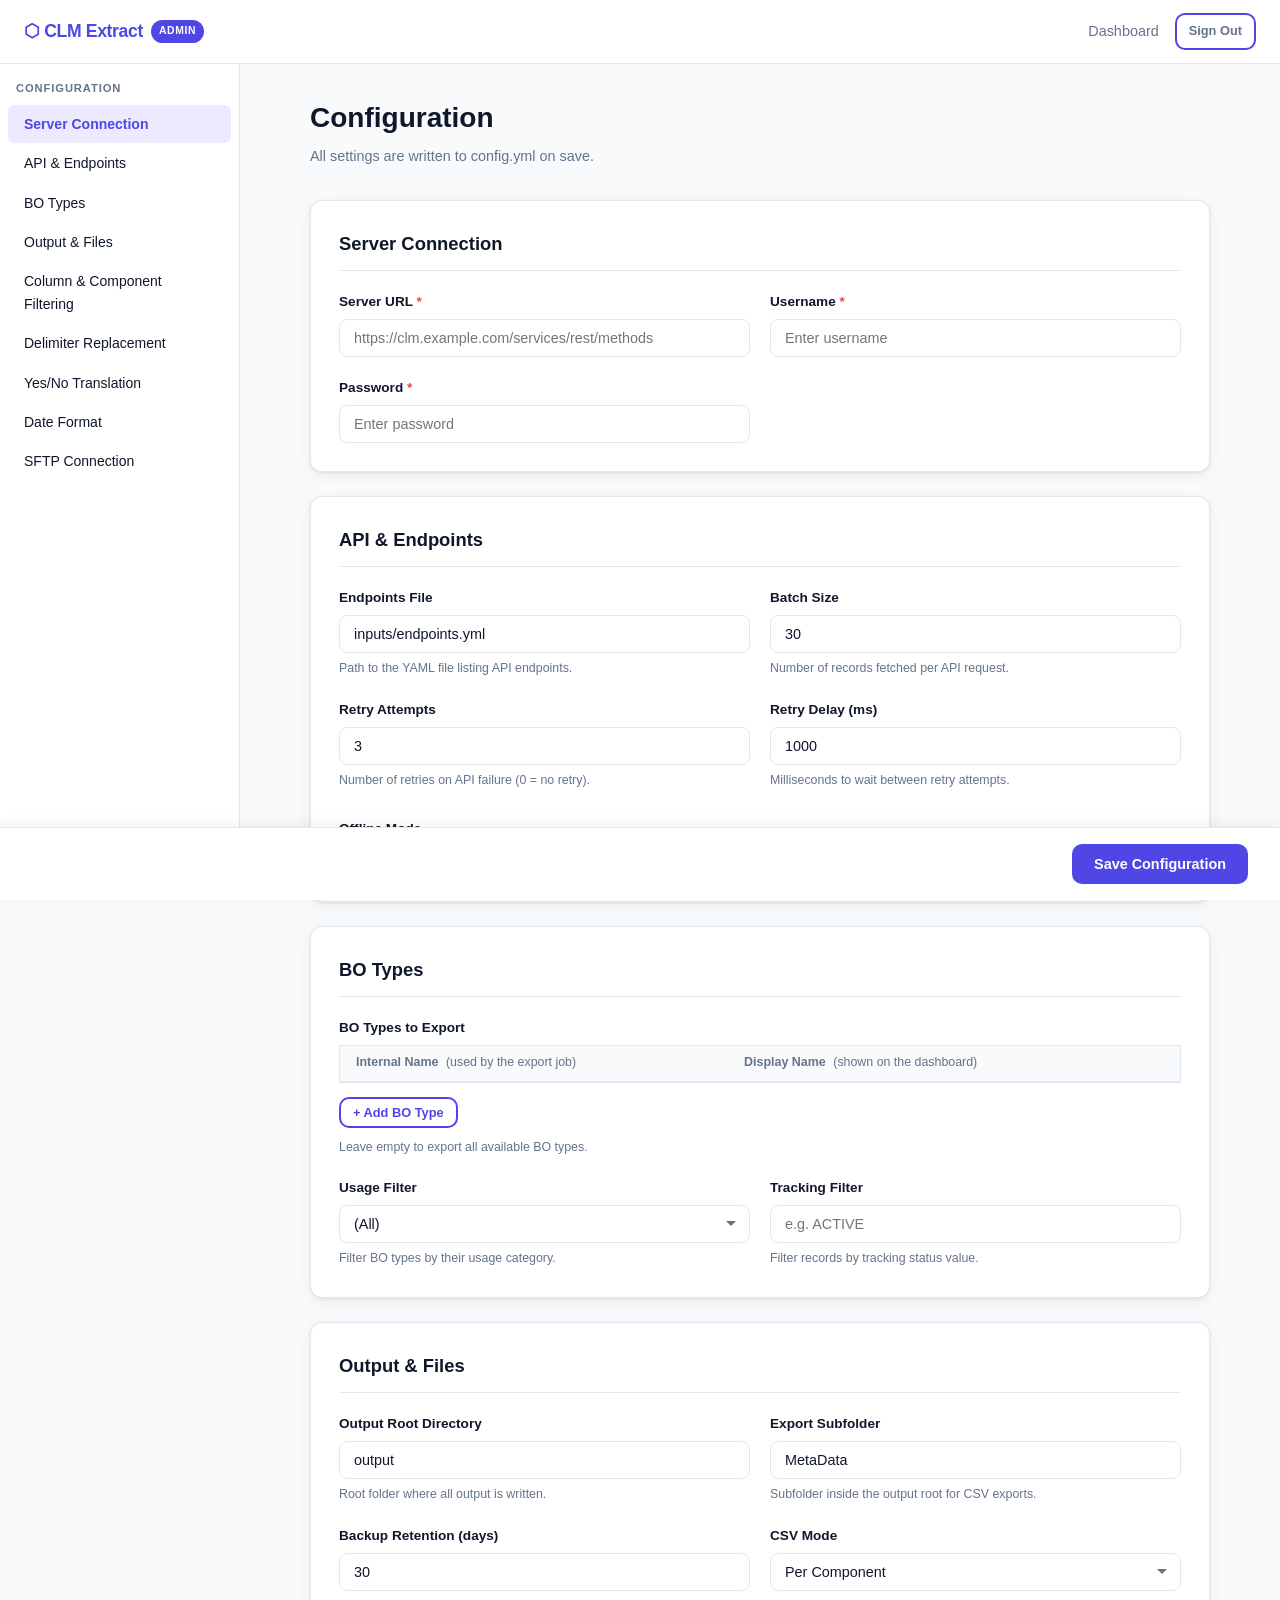
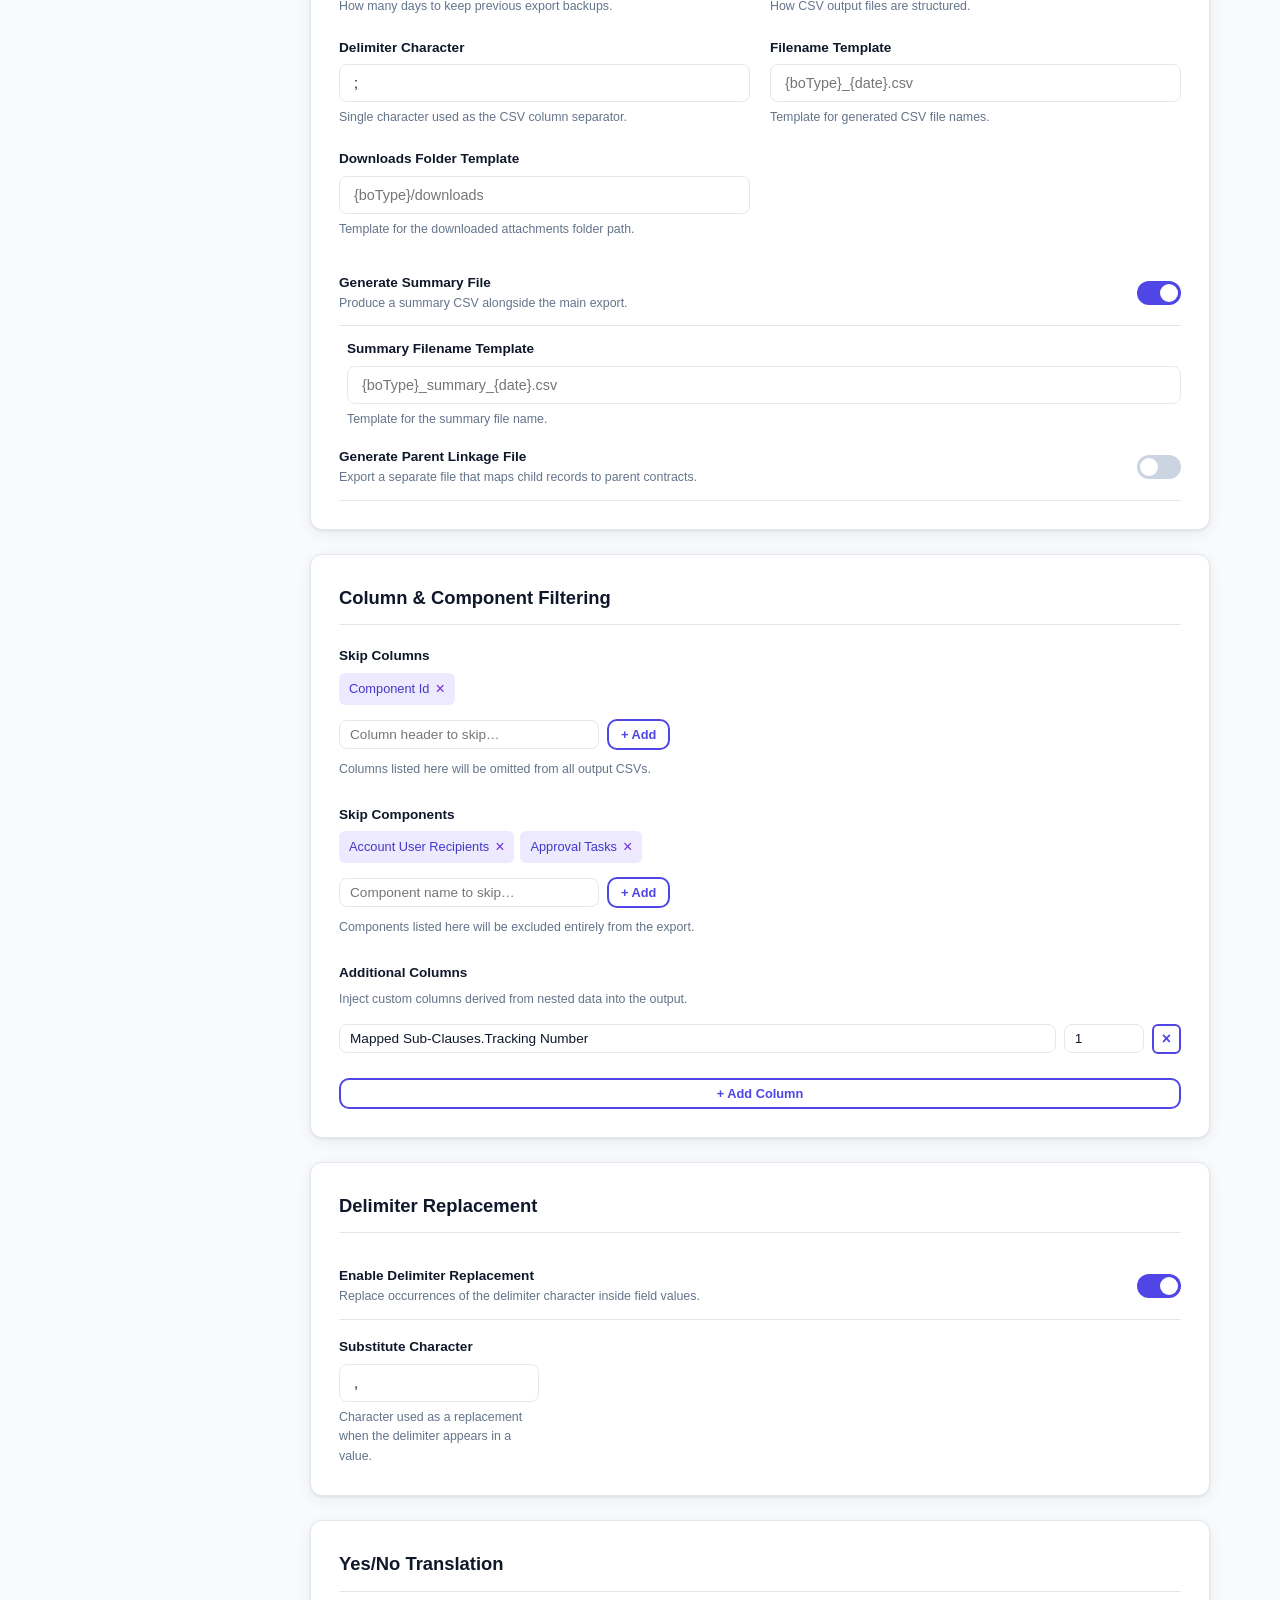
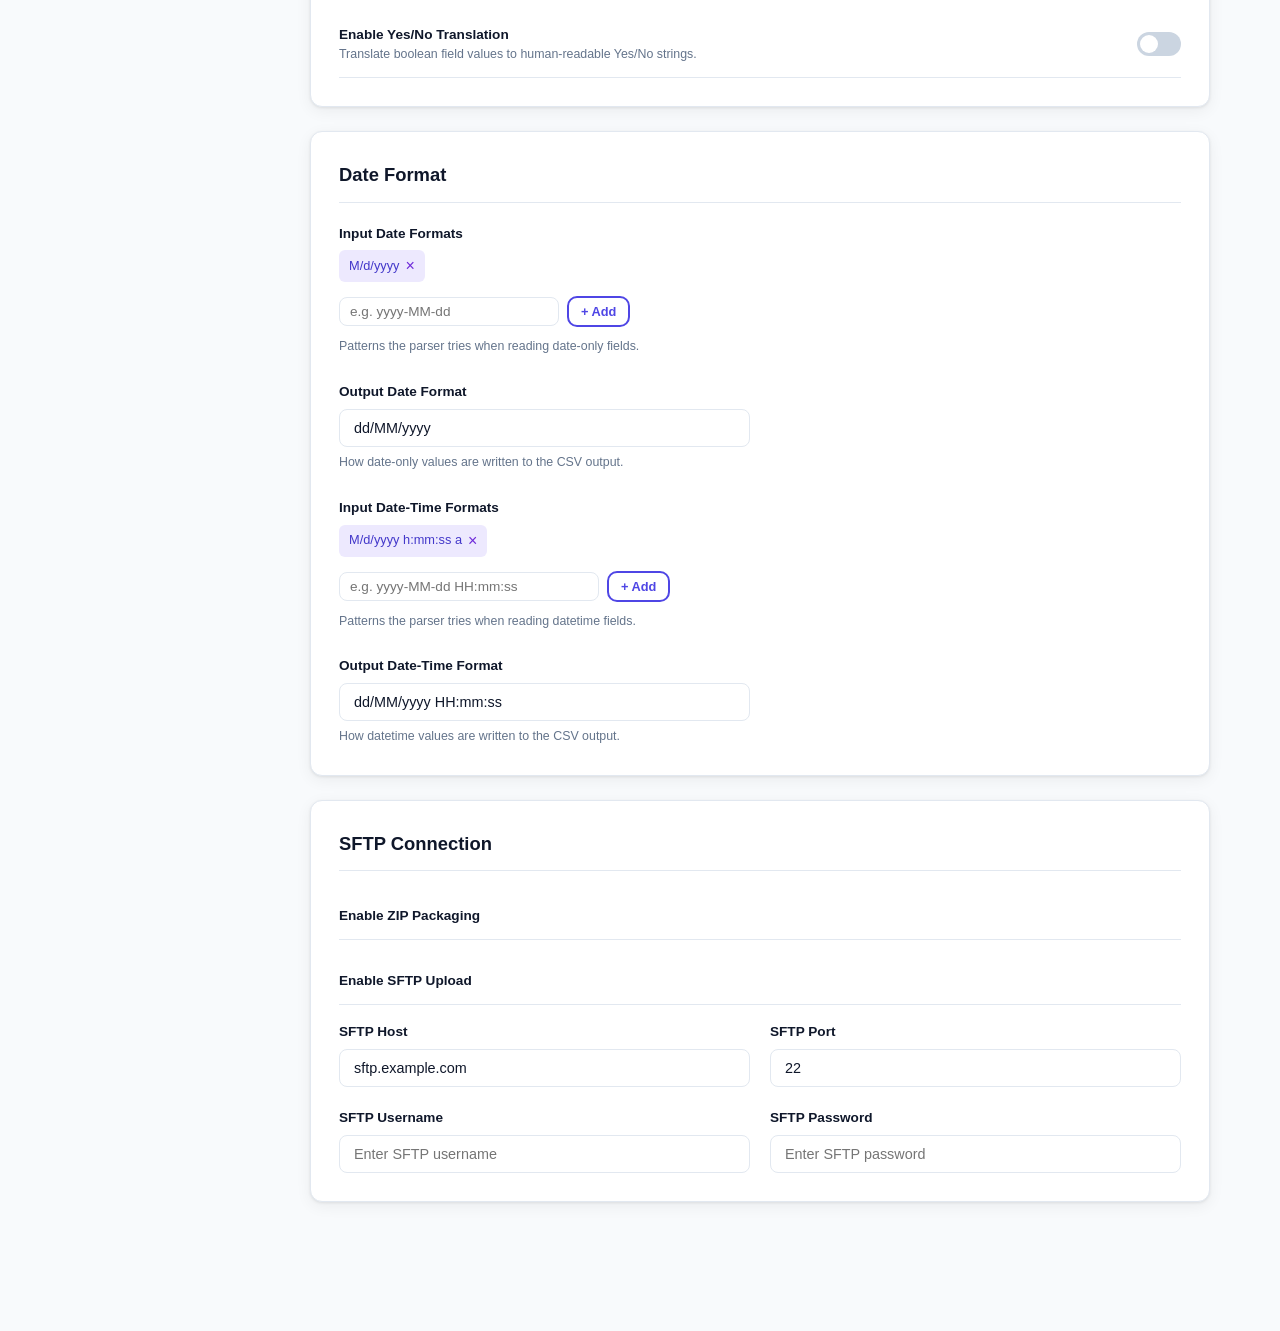
==== commit 42bb298a: "012-wire-real-export-pipeline" ====
--- a/src/main/resources/static/admin.html
+++ b/src/main/resources/static/admin.html
@@ -383,7 +383,28 @@
       <!-- ===== SFTP CONNECTION ===== -->
       <section id="sftp" class="card reveal">
         <h2 class="section-title">SFTP Connection</h2>
-        <div class="form-grid">
+
+        <div class="form-group form-group-toggle" style="margin-bottom:1rem;">
+          <label class="toggle-label" for="enable-zip-packaging">
+            Enable ZIP Packaging
+            <span class="toggle-switch">
+              <input type="checkbox" id="enable-zip-packaging" checked />
+              <span class="slider"></span>
+            </span>
+          </label>
+        </div>
+
+        <div class="form-group form-group-toggle" style="margin-bottom:1rem;">
+          <label class="toggle-label" for="enable-sftp-upload">
+            Enable SFTP Upload
+            <span class="toggle-switch">
+              <input type="checkbox" id="enable-sftp-upload" checked />
+              <span class="slider"></span>
+            </span>
+          </label>
+        </div>
+
+        <div id="sftp-credentials" class="form-grid">
           <div class="form-group">
             <label for="sftp-host">SFTP Host</label>
             <input class="form-control" id="sftp-host" type="text" value="sftp.example.com" />
--- a/src/main/resources/static/css/style.css
+++ b/src/main/resources/static/css/style.css
@@ -469,6 +469,8 @@
   color: #991b1b;
 }
 
+.status-pill.skipped { background: #e8e8e8; color: #777; }
+
 /* ===== STEPS LIST ===== */
 .steps-list {
   display: flex;
@@ -624,35 +626,6 @@
 }
 .section-title-row .section-title {
   margin-bottom: 0;
-}
-
-/* Config locked overlay */
-.config-locked {
-  position: relative;
-}
-.config-locked::after {
-  content: '';
-  position: absolute;
-  inset: 0;
-  background: rgba(255,255,255,0.55);
-  border-radius: inherit;
-  pointer-events: none;
-  z-index: 1;
-}
-.config-locked input,
-.config-locked select,
-.config-locked textarea {
-  opacity: 0.55;
-  cursor: not-allowed;
-}
-.config-locked button:not(#stop-btn) {
-  opacity: 0.55;
-  cursor: not-allowed;
-}
-/* Stop button always stays fully interactive */
-#stop-btn {
-  position: relative;
-  z-index: 2;
 }
 
 /* Stop button */
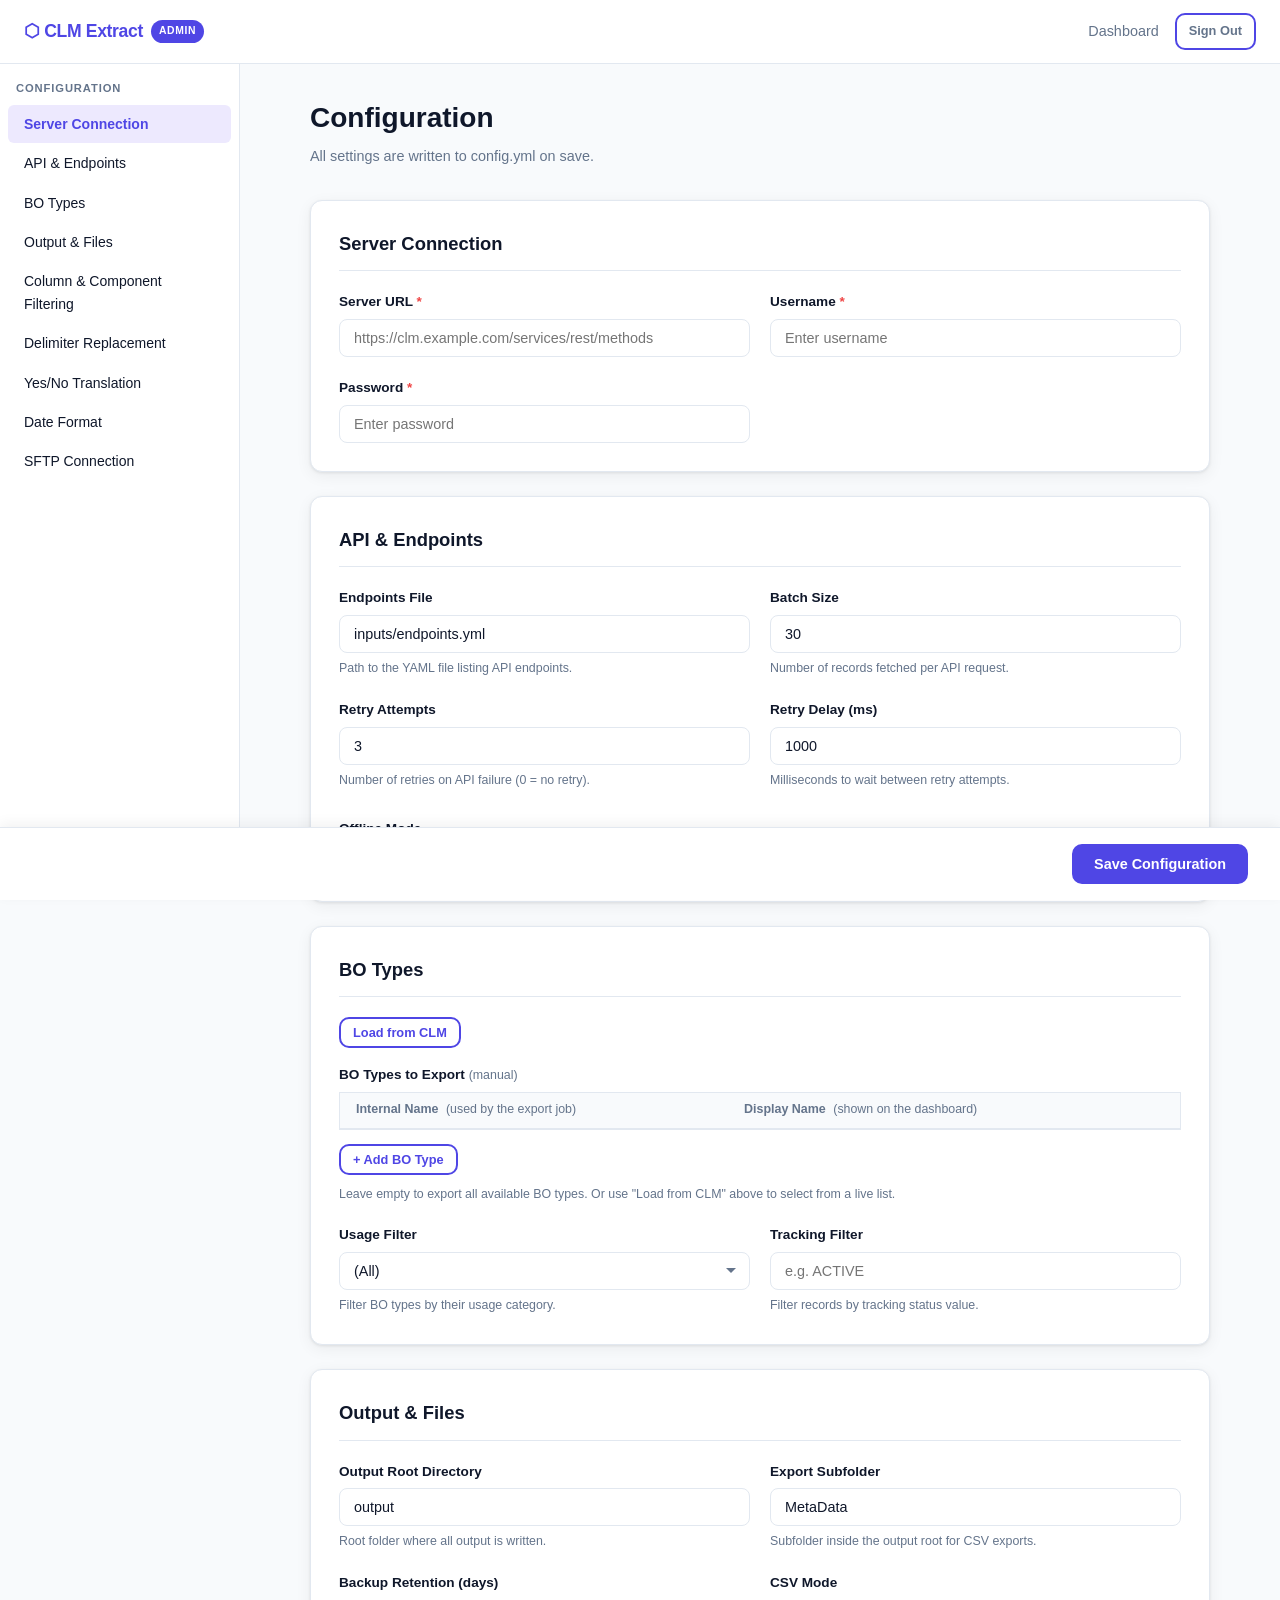
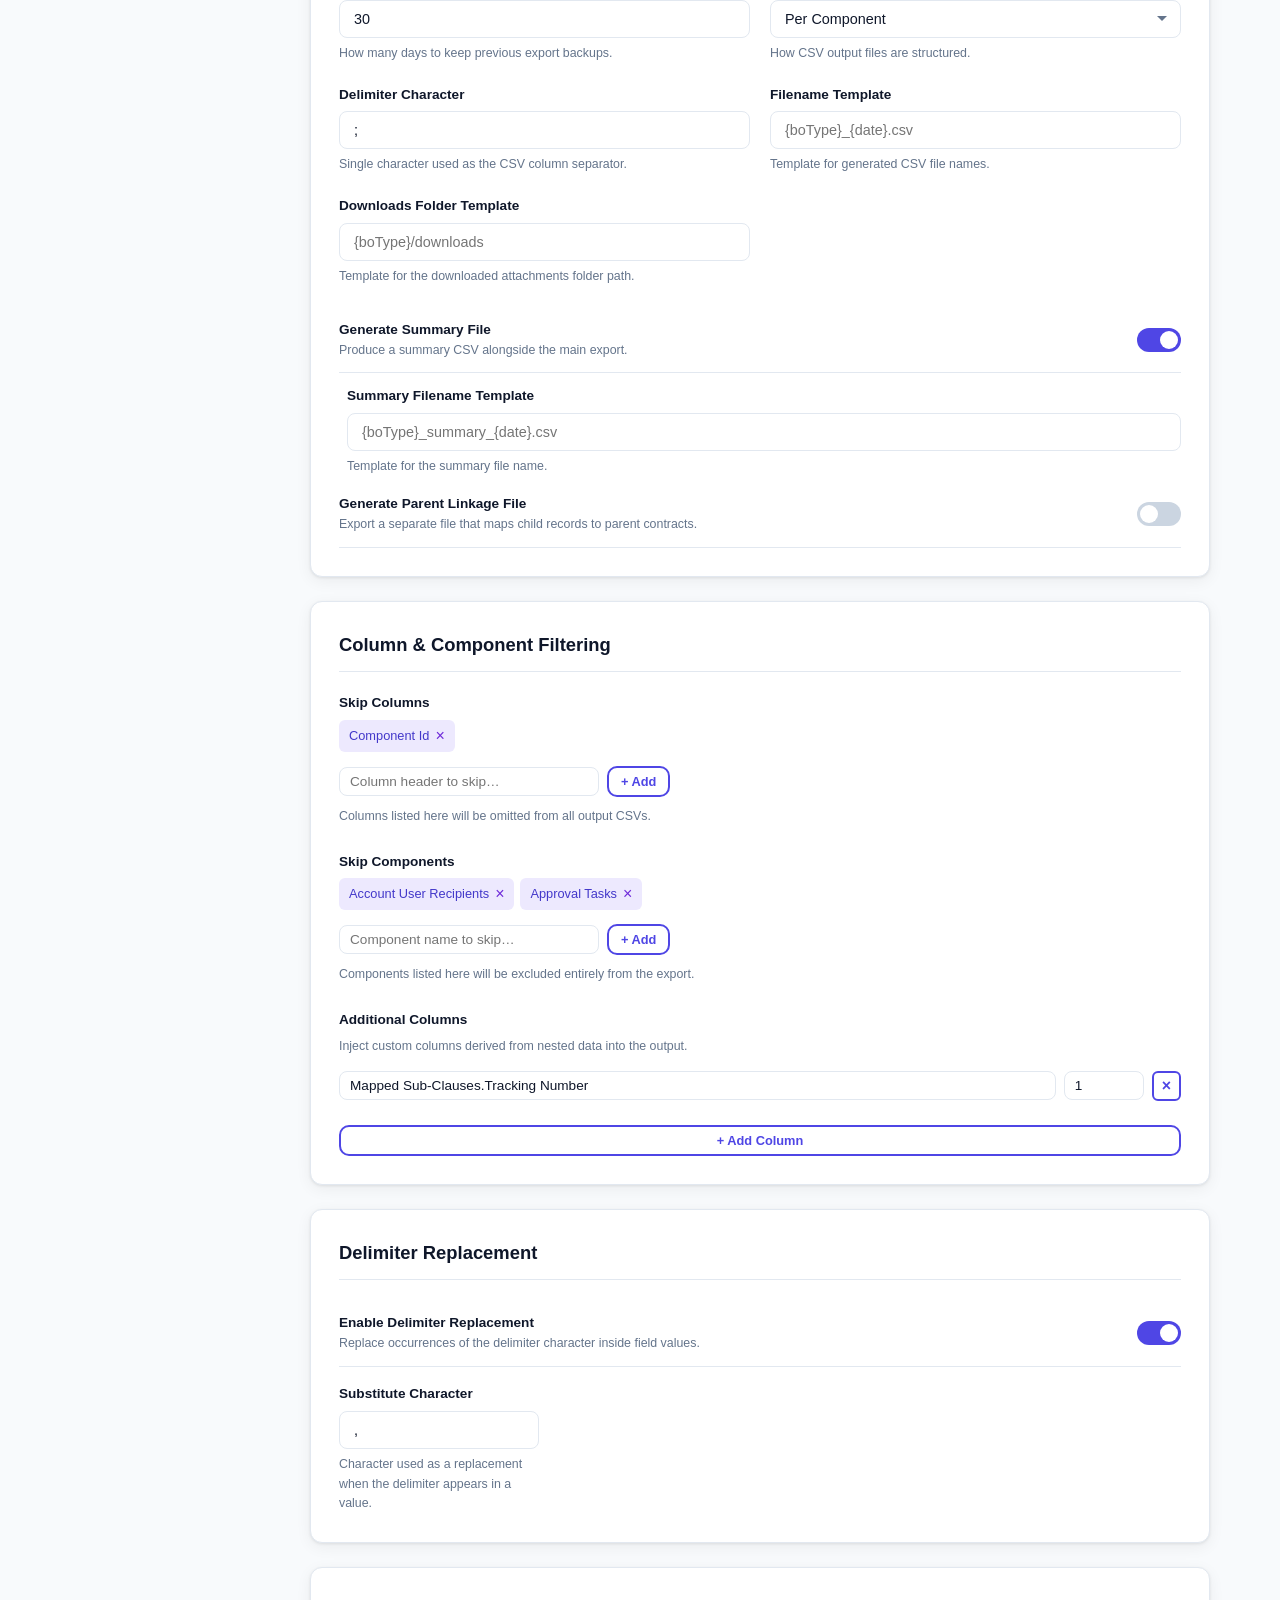
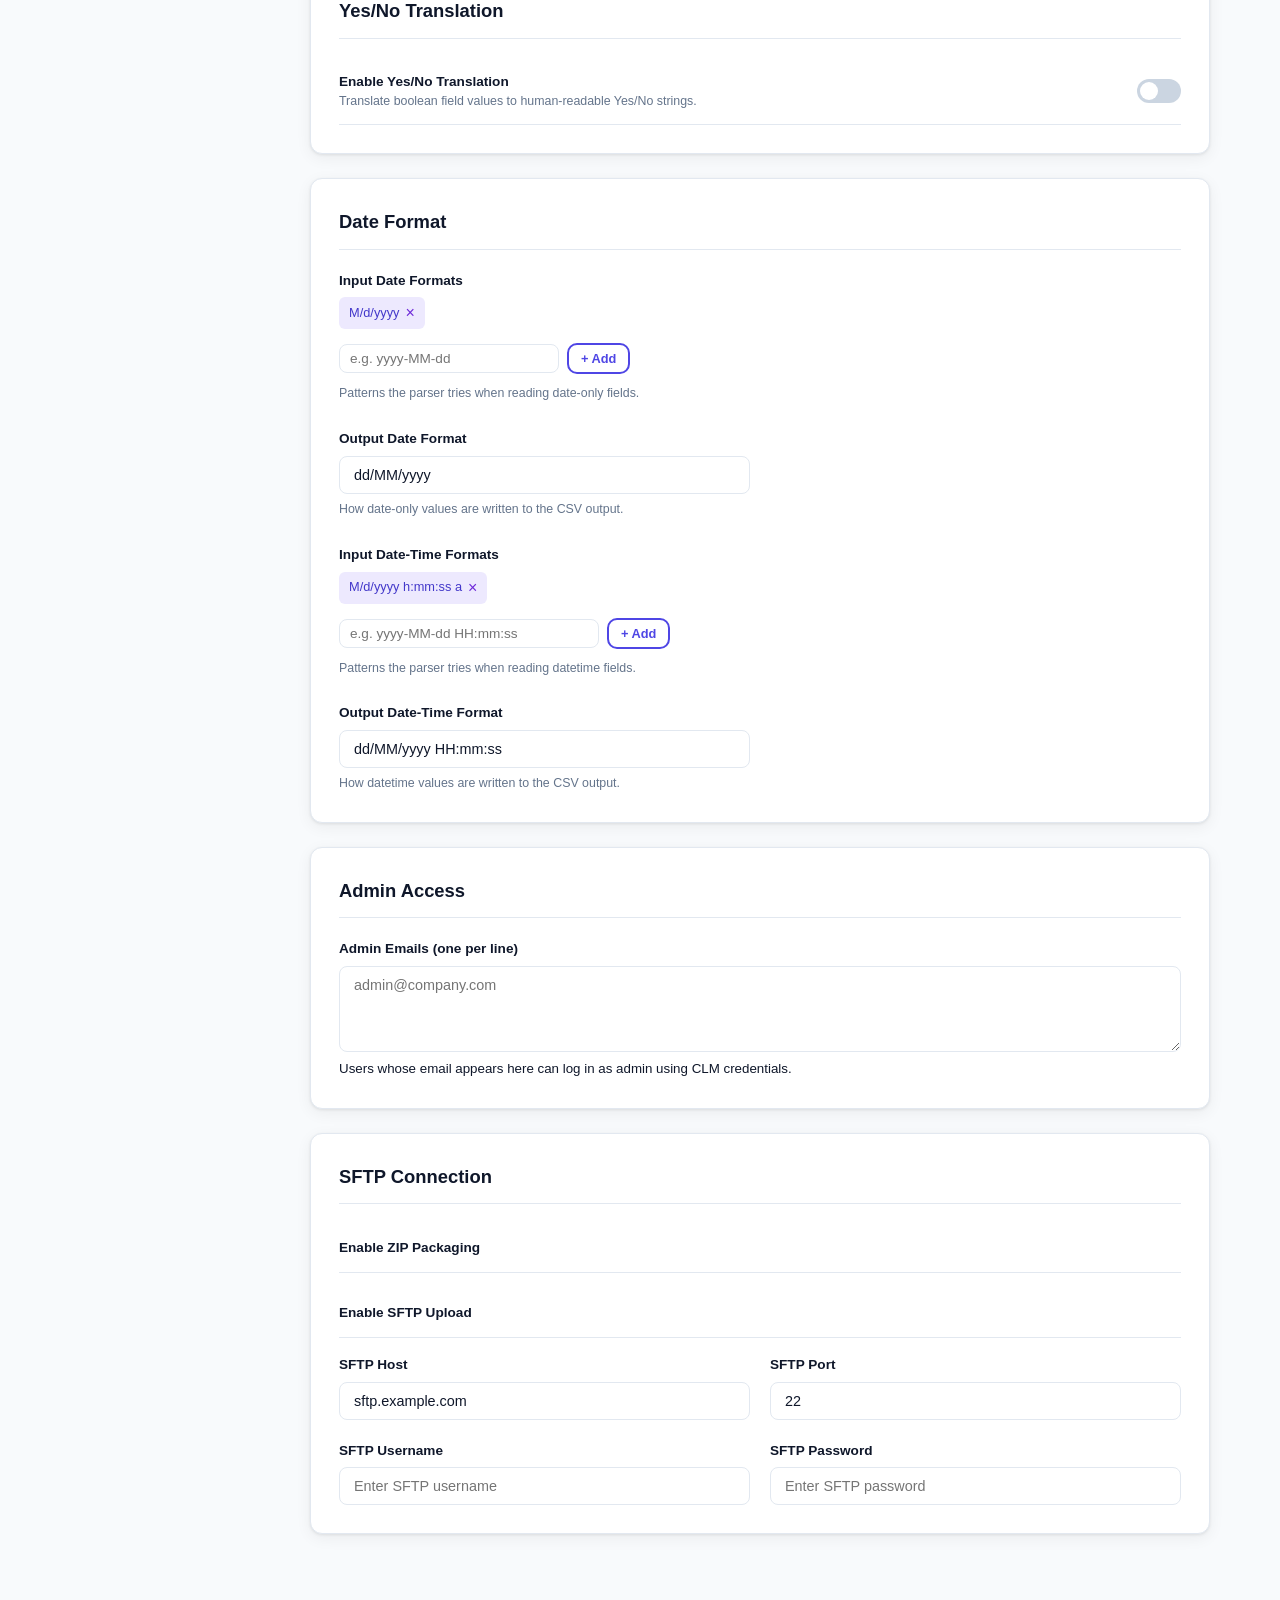
==== commit 9793cf7a: "013-admin-bo-discovery-and-field-picker" ====
--- a/src/main/resources/static/admin.html
+++ b/src/main/resources/static/admin.html
@@ -108,8 +108,36 @@
       <section id="bo-types" class="card reveal">
         <h2 class="section-title">BO Types</h2>
 
-        <div class="form-group" style="margin-bottom:1.25rem;">
-          <label>BO Types to Export</label>
+        <!-- CLM Discovery -->
+        <div class="form-group" style="margin-bottom:1rem;">
+          <div style="display:flex;align-items:center;gap:0.75rem;flex-wrap:wrap;">
+            <button class="btn-secondary btn-sm" id="bo-load-clm" type="button">Load from CLM</button>
+            <input class="form-control" id="bo-search" type="text" placeholder="Search BO types…" style="max-width:260px;display:none;" />
+            <span id="bo-load-spinner" style="display:none;">Loading…</span>
+            <span id="bo-load-error" class="error-msg" style="display:none;"></span>
+          </div>
+        </div>
+
+        <!-- CLM Discovery Table (hidden until loaded) -->
+        <div id="bo-clm-table-wrap" style="display:none;margin-bottom:1.25rem;">
+          <table class="bo-clm-table" id="bo-clm-table">
+            <thead>
+              <tr>
+                <th style="width:2rem;"></th>
+                <th>Internal Name</th>
+                <th>Display Name</th>
+                <th>Usage Type</th>
+                <th style="width:8rem;">Fields</th>
+                <th style="width:8rem;"></th>
+              </tr>
+            </thead>
+            <tbody id="bo-clm-tbody"></tbody>
+          </table>
+        </div>
+
+        <!-- Legacy manual list (visible when CLM not loaded) -->
+        <div id="bo-manual-wrap" class="form-group" style="margin-bottom:1.25rem;">
+          <label>BO Types to Export <span class="field-hint">(manual)</span></label>
           <div class="bo-type-table" id="bo-types-list">
             <div class="bo-type-header">
               <span>Internal Name <span class="field-hint">(used by the export job)</span></span>
@@ -120,7 +148,7 @@
           <div class="tag-add-row" style="margin-top:0.5rem;">
             <button class="btn-secondary btn-sm" id="bo-type-add" type="button">+ Add BO Type</button>
           </div>
-          <span class="field-hint" style="margin-top:0.25rem;">Leave empty to export all available BO types.</span>
+          <span class="field-hint" style="margin-top:0.25rem;">Leave empty to export all available BO types. Or use "Load from CLM" above to select from a live list.</span>
         </div>
 
         <div class="form-grid">
@@ -380,6 +408,16 @@
         </div>
       </section>
 
+      <!-- ===== ADMIN ACCESS ===== -->
+      <section id="admin-access" class="card reveal">
+        <h2 class="section-title">Admin Access</h2>
+        <div class="form-group">
+          <label for="admin-emails">Admin Emails (one per line)</label>
+          <textarea id="admin-emails" class="form-control" rows="4" placeholder="admin@company.com"></textarea>
+          <small class="form-hint">Users whose email appears here can log in as admin using CLM credentials.</small>
+        </div>
+      </section>
+
       <!-- ===== SFTP CONNECTION ===== -->
       <section id="sftp" class="card reveal">
         <h2 class="section-title">SFTP Connection</h2>
--- a/src/main/resources/static/css/style.css
+++ b/src/main/resources/static/css/style.css
@@ -1094,3 +1094,23 @@
   .bo-grid { grid-template-columns: 1fr 1fr; }
   .save-bar { padding: 1rem; }
 }
+
+/* ===== BO CLM DISCOVERY TABLE ===== */
+.bo-clm-table { width: 100%; border-collapse: collapse; font-size: 0.875rem; }
+.bo-clm-table th, .bo-clm-table td { padding: 0.5rem 0.75rem; border-bottom: 1px solid var(--color-border, #e5e7eb); text-align: left; }
+.bo-clm-table th { font-weight: 600; background: var(--color-surface-alt, #f9fafb); }
+.bo-clm-table input[type=text] { width: 100%; }
+.error-msg { color: var(--color-danger, #ef4444); font-size: 0.875rem; }
+
+/* Field picker */
+.bo-field-picker-row td { padding: 0; }
+.field-picker-wrap { padding: 1rem; background: var(--surface-alt, #f9fafb); border-top: 1px solid var(--border, #e5e7eb); }
+.fp-header { display: flex; align-items: center; gap: 0.75rem; flex-wrap: wrap; margin-bottom: 0.75rem; }
+.fp-component { border: 1px solid var(--border, #e5e7eb); border-radius: 6px; margin-bottom: 0.5rem; overflow: hidden; }
+.fp-comp-summary { display: flex; align-items: center; gap: 0.5rem; padding: 0.5rem 0.75rem; cursor: pointer; background: var(--surface, #fff); font-weight: 500; list-style: none; }
+.fp-comp-summary::-webkit-details-marker { display: none; }
+.fp-cardinality { font-size: 0.75rem; color: #6b7280; margin-right: auto; }
+.fp-fields { padding: 0.25rem 0.75rem 0.5rem; }
+.fp-field-row { display: grid; grid-template-columns: 1.5rem 1fr 2fr auto; gap: 0.5rem; align-items: center; padding: 0.25rem 0; border-bottom: 1px solid var(--border, #f3f4f6); font-size: 0.8125rem; cursor: pointer; }
+.fp-field-path { color: #6b7280; font-family: monospace; font-size: 0.75rem; }
+.fp-field-type { color: #9ca3af; font-size: 0.7rem; }
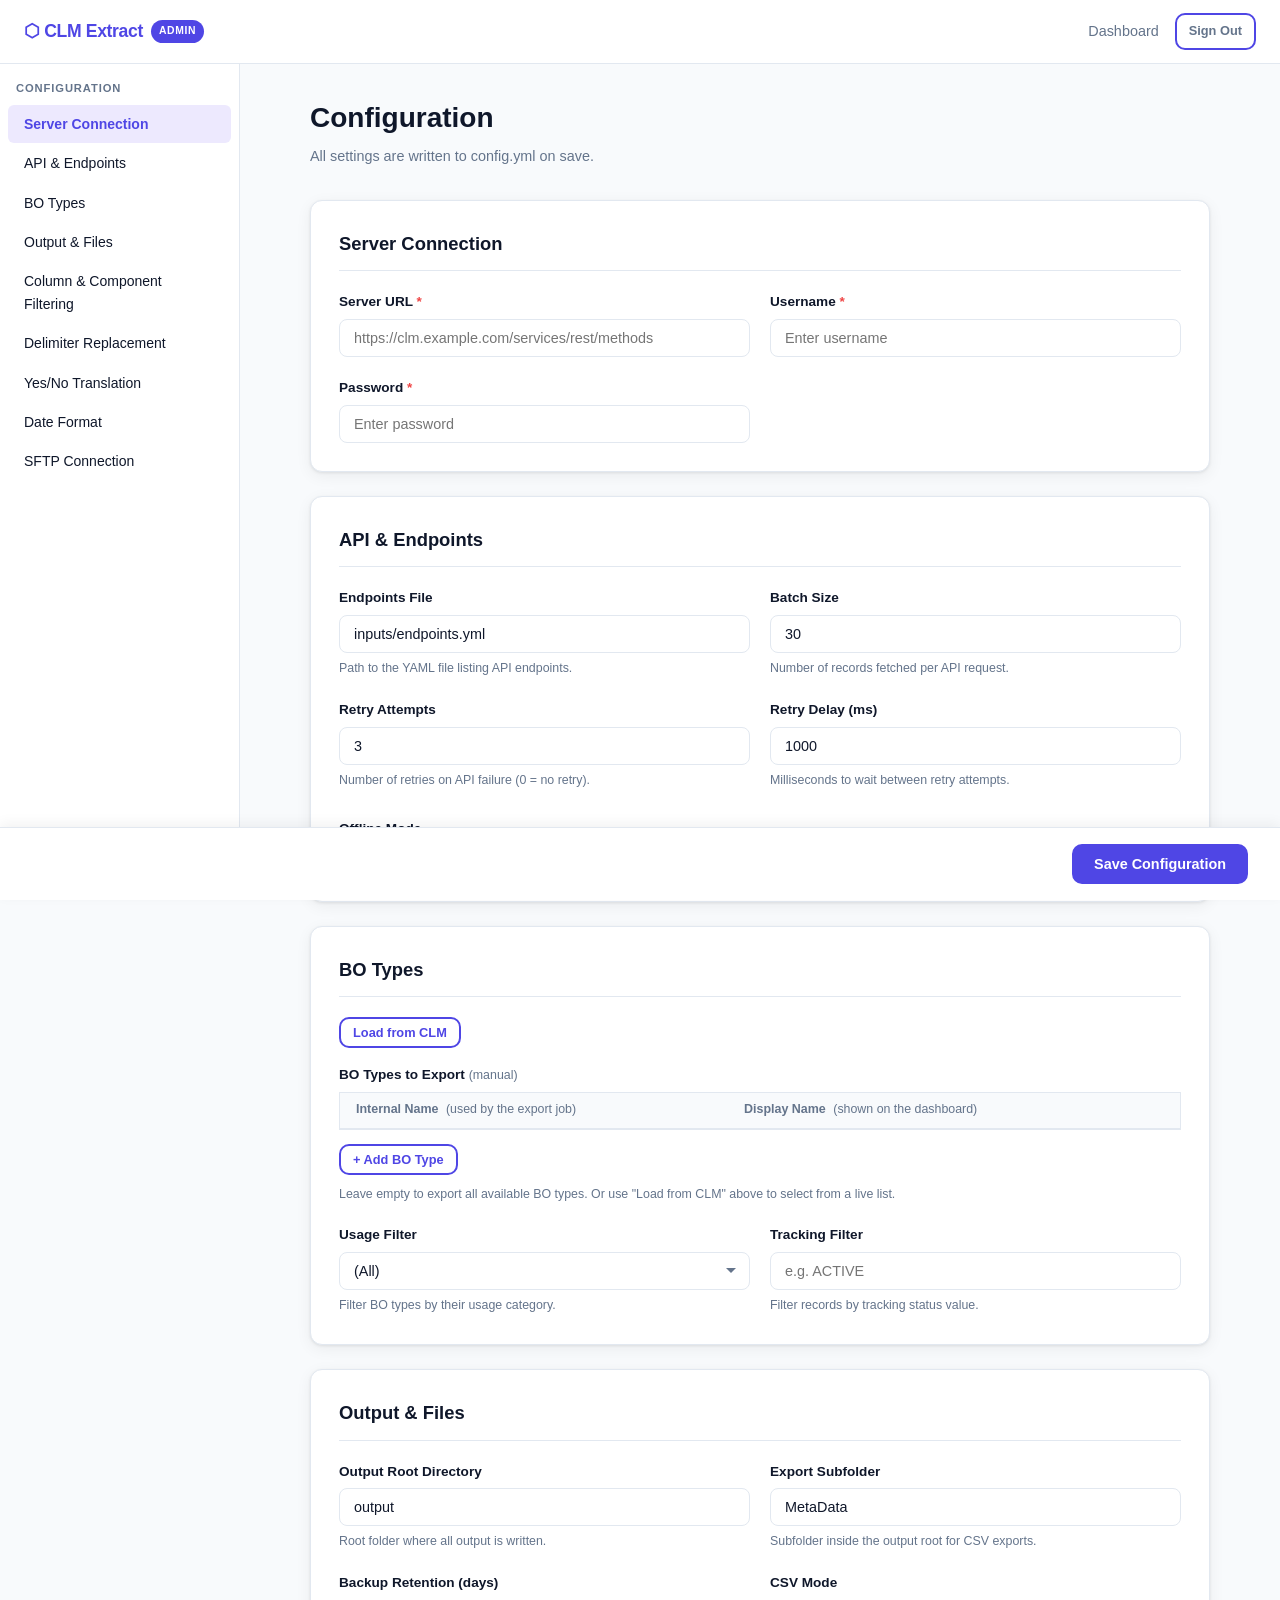
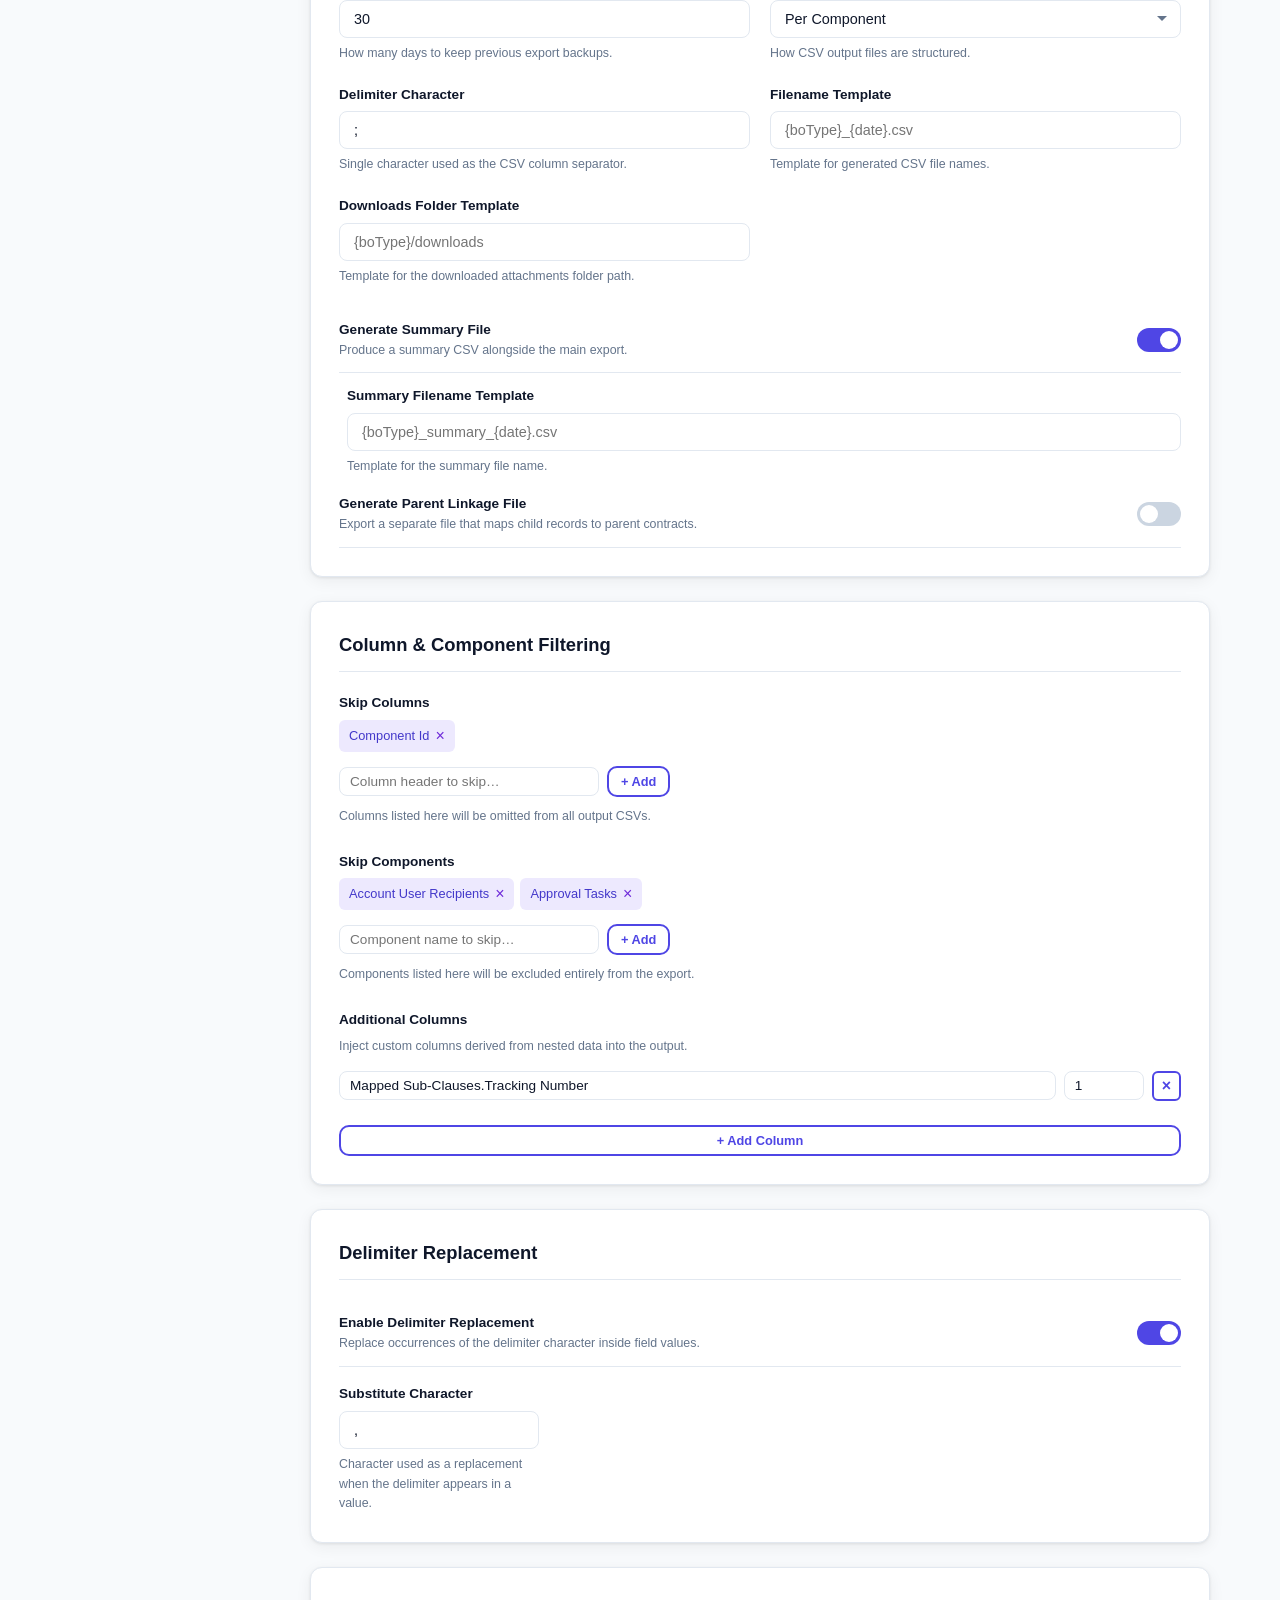
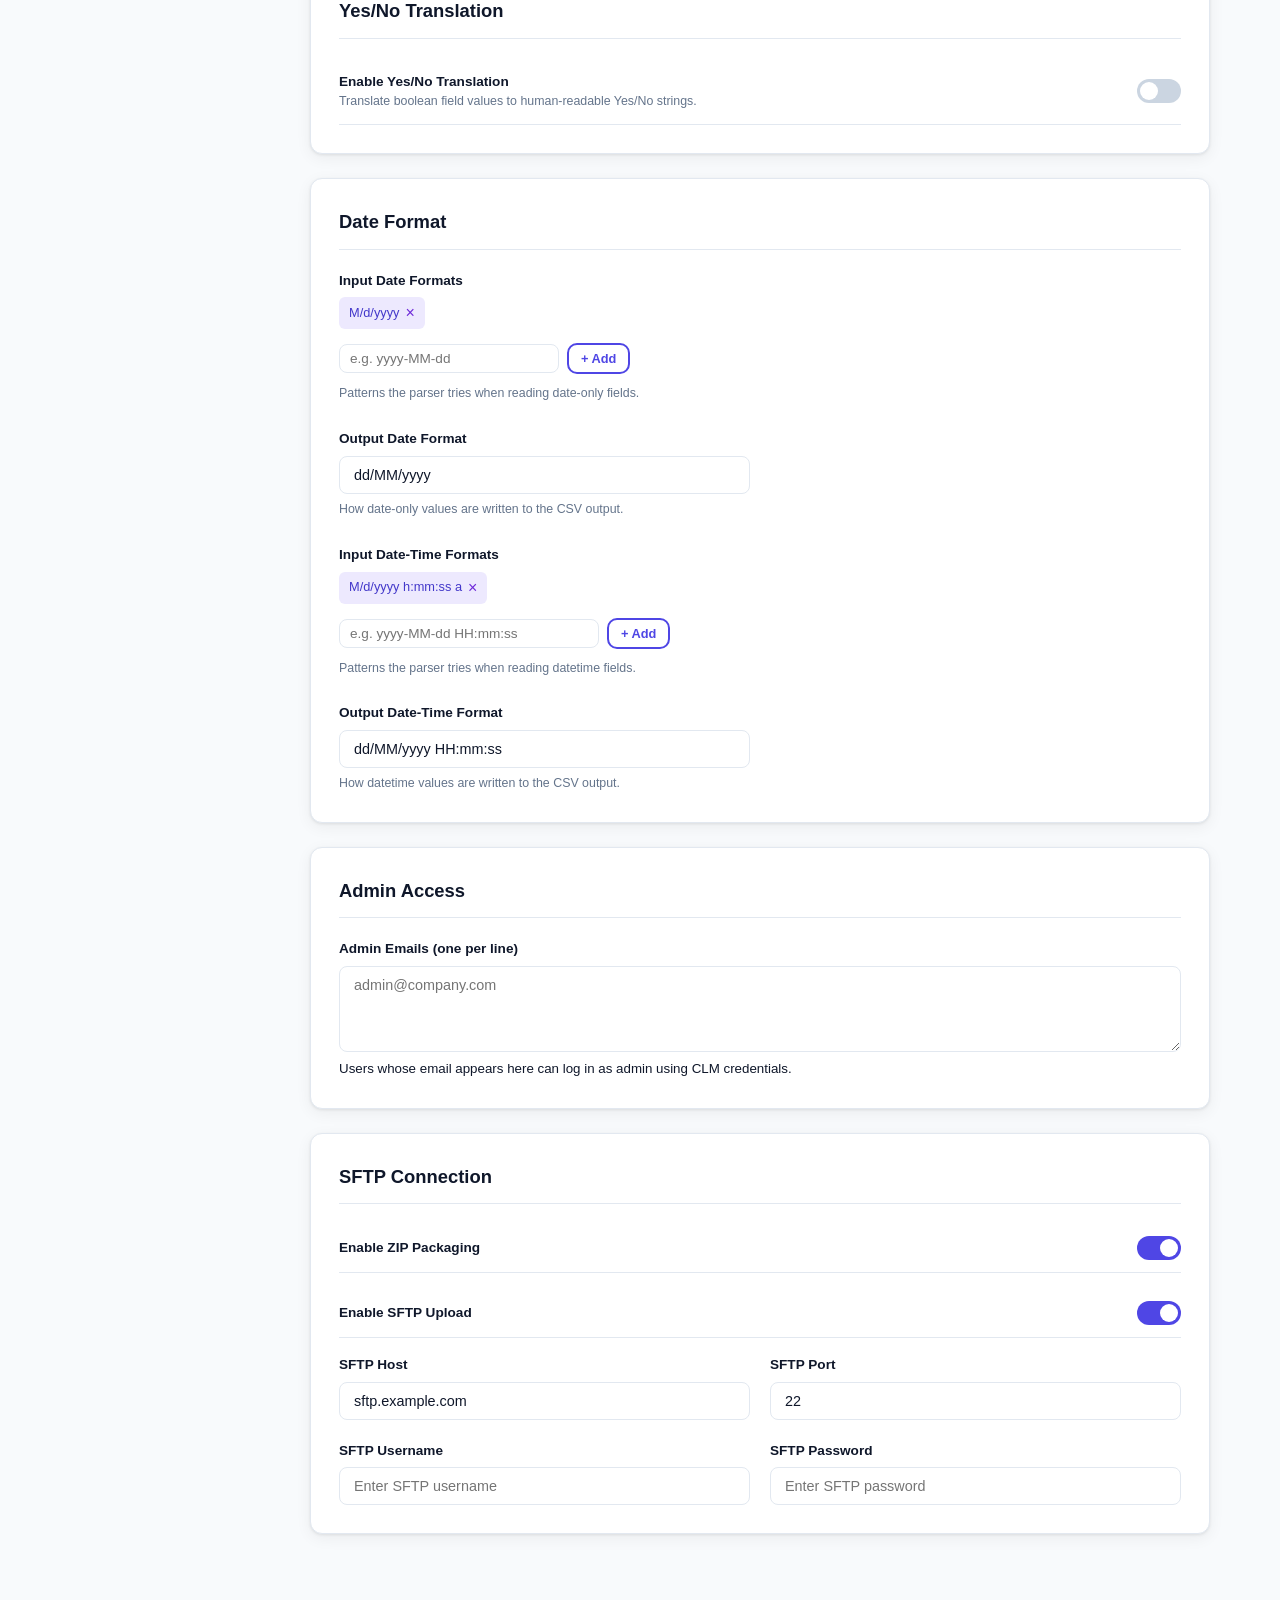
==== commit 0c3d4c35: "013-admin-bo-discovery-and-field-picker" ====
--- a/src/main/resources/static/admin.html
+++ b/src/main/resources/static/admin.html
@@ -427,7 +427,7 @@
             Enable ZIP Packaging
             <span class="toggle-switch">
               <input type="checkbox" id="enable-zip-packaging" checked />
-              <span class="slider"></span>
+              <span class="toggle-slider"></span>
             </span>
           </label>
         </div>
@@ -437,7 +437,7 @@
             Enable SFTP Upload
             <span class="toggle-switch">
               <input type="checkbox" id="enable-sftp-upload" checked />
-              <span class="slider"></span>
+              <span class="toggle-slider"></span>
             </span>
           </label>
         </div>
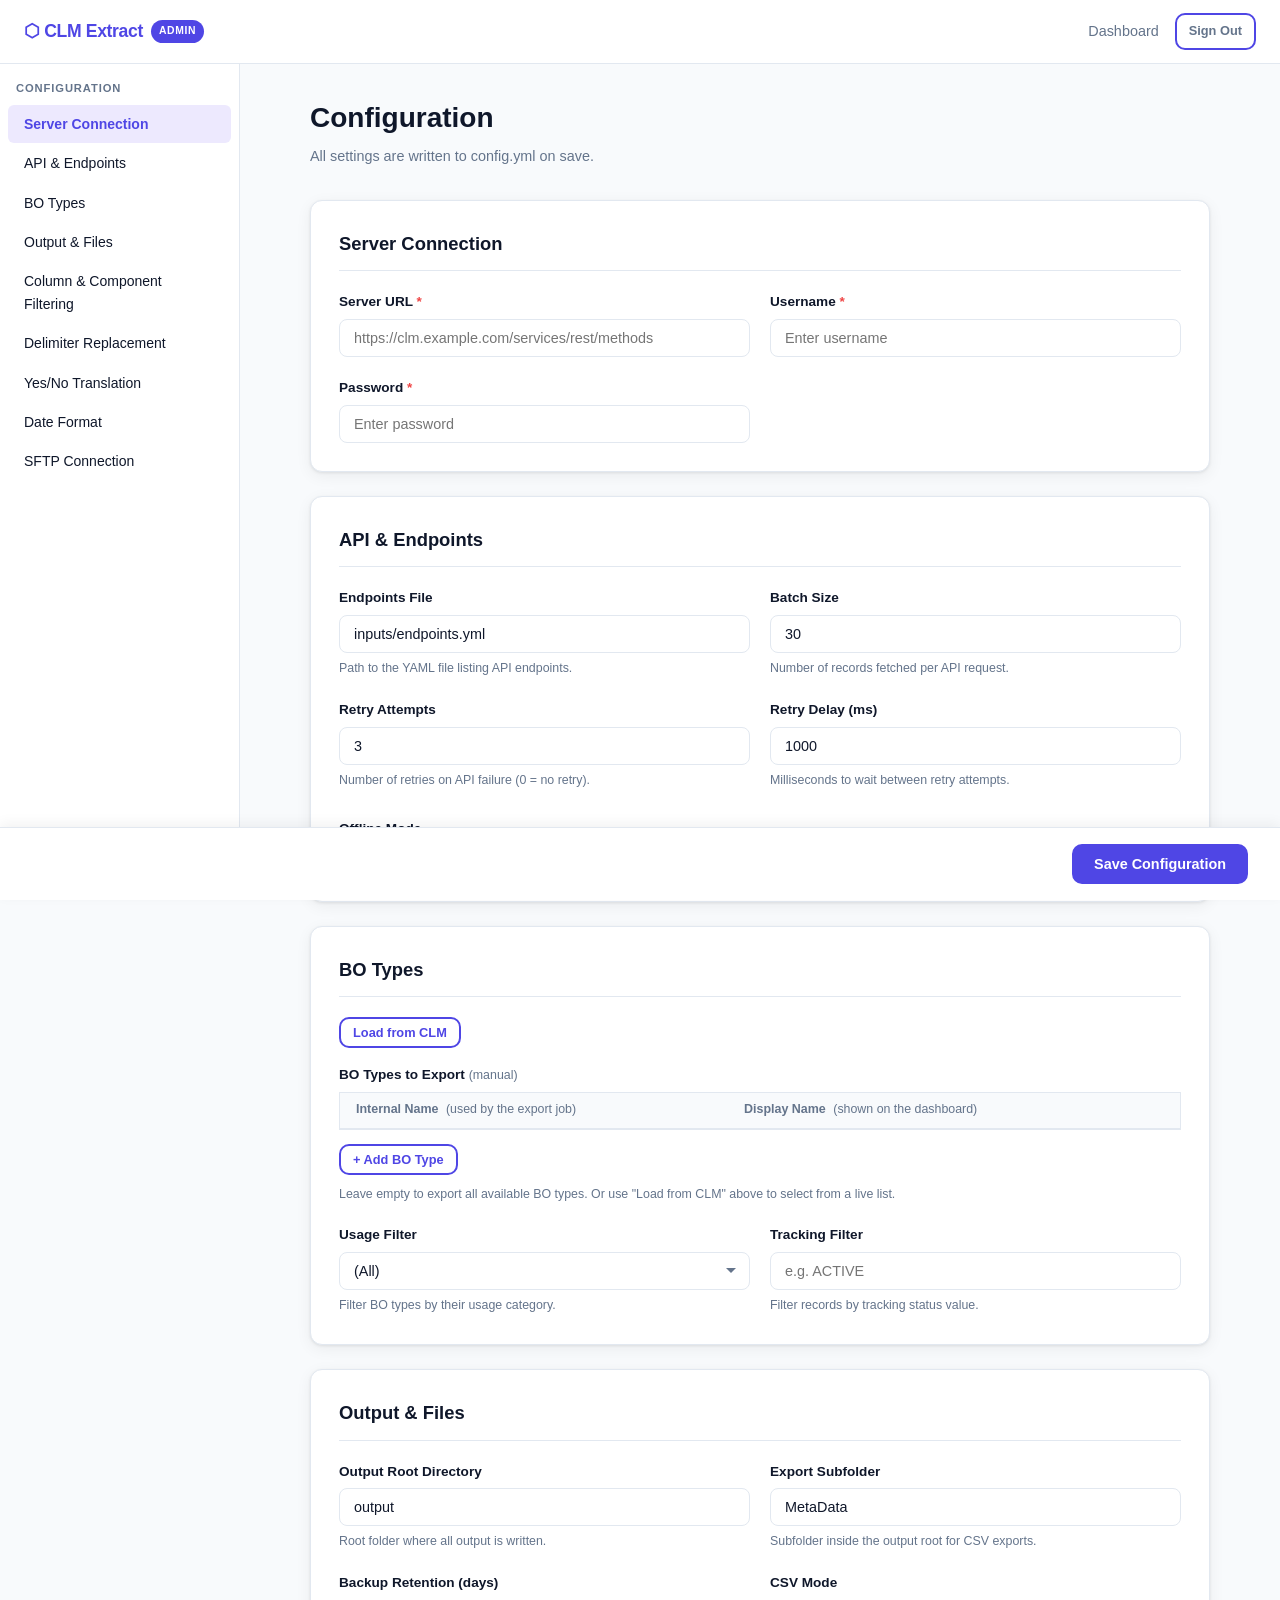
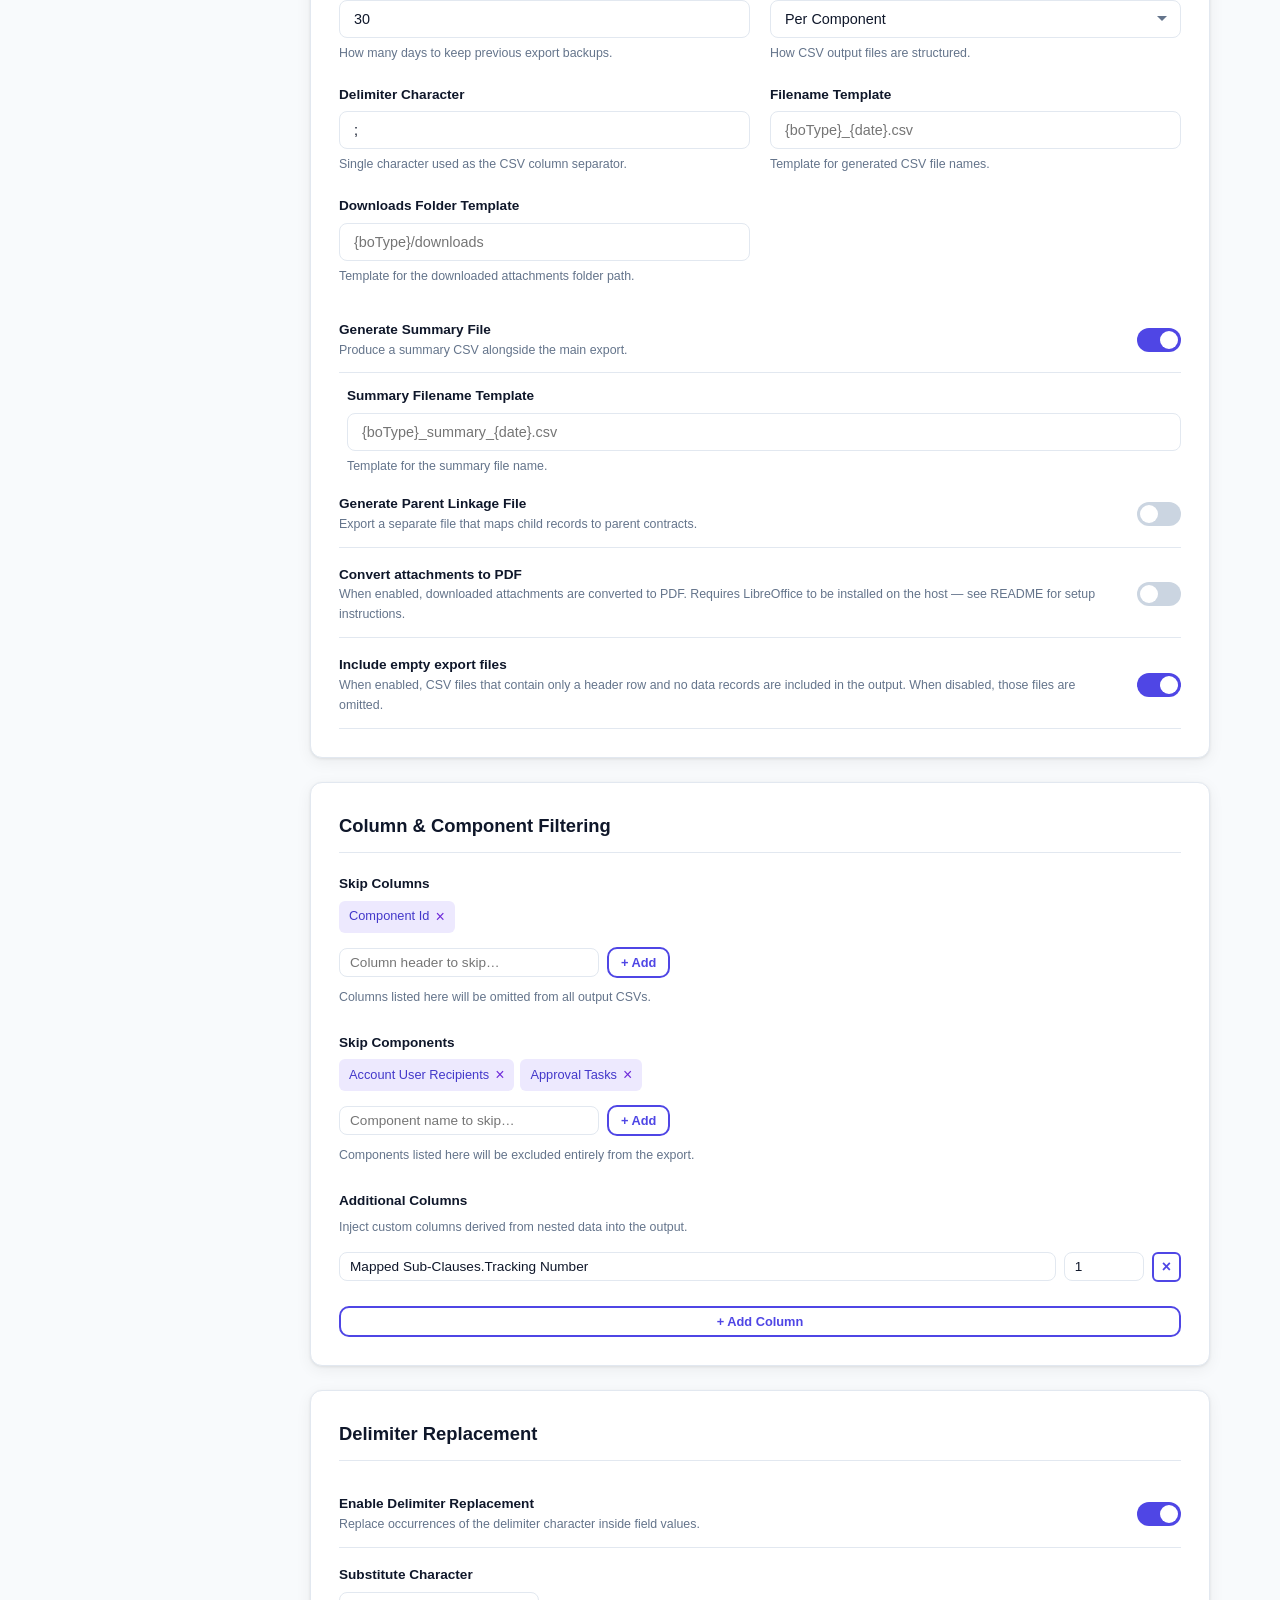
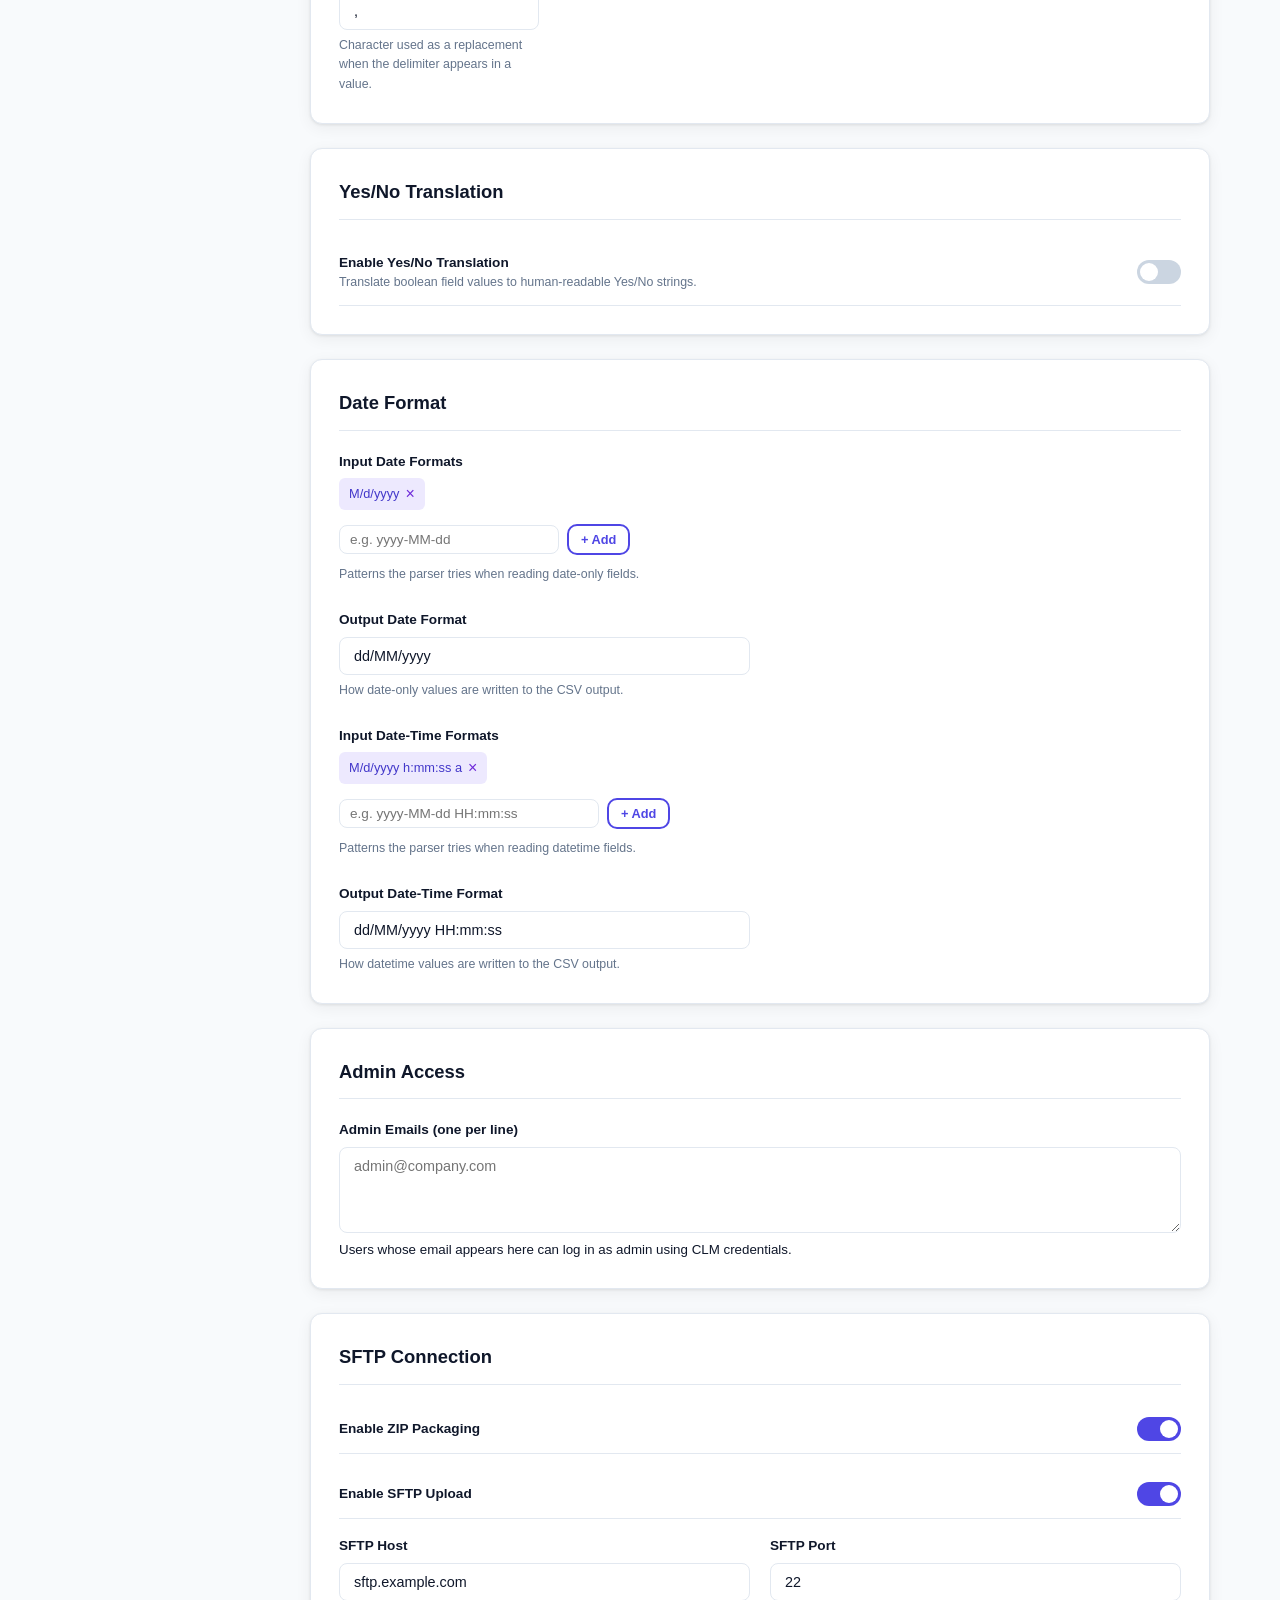
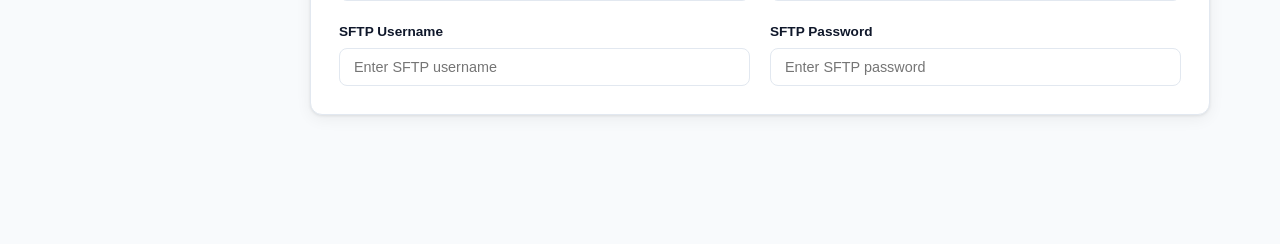
==== commit d216c1c0: "015-attachment-export-pdf-conversion specs" ====
--- a/src/main/resources/static/admin.html
+++ b/src/main/resources/static/admin.html
@@ -252,6 +252,34 @@
           <input class="form-control" id="parent-template" type="text" placeholder="{boType}_parent_links_{date}.csv" />
           <span class="field-hint">Template for the parent linkage file name.</span>
         </div>
+
+        <!-- Convert Attachments to PDF toggle -->
+        <div class="form-group form-group-toggle" style="margin-top:0.25rem;">
+          <label class="toggle-label" for="convert-attachments-pdf">
+            <div>
+              <span>Convert attachments to PDF</span>
+              <p class="field-hint">When enabled, downloaded attachments are converted to PDF. Requires LibreOffice to be installed on the host — see README for setup instructions.</p>
+            </div>
+            <span class="toggle-switch">
+              <input type="checkbox" id="convert-attachments-pdf" />
+              <span class="toggle-slider"></span>
+            </span>
+          </label>
+        </div>
+
+        <!-- Include empty export files toggle -->
+        <div class="form-group form-group-toggle" style="margin-top:0.25rem;">
+          <label class="toggle-label" for="include-empty-files">
+            <div>
+              <span>Include empty export files</span>
+              <p class="field-hint">When enabled, CSV files that contain only a header row and no data records are included in the output. When disabled, those files are omitted.</p>
+            </div>
+            <span class="toggle-switch">
+              <input type="checkbox" id="include-empty-files" checked />
+              <span class="toggle-slider"></span>
+            </span>
+          </label>
+        </div>
       </section>
 
       <!-- ===== COLUMN & COMPONENT FILTERING ===== -->
